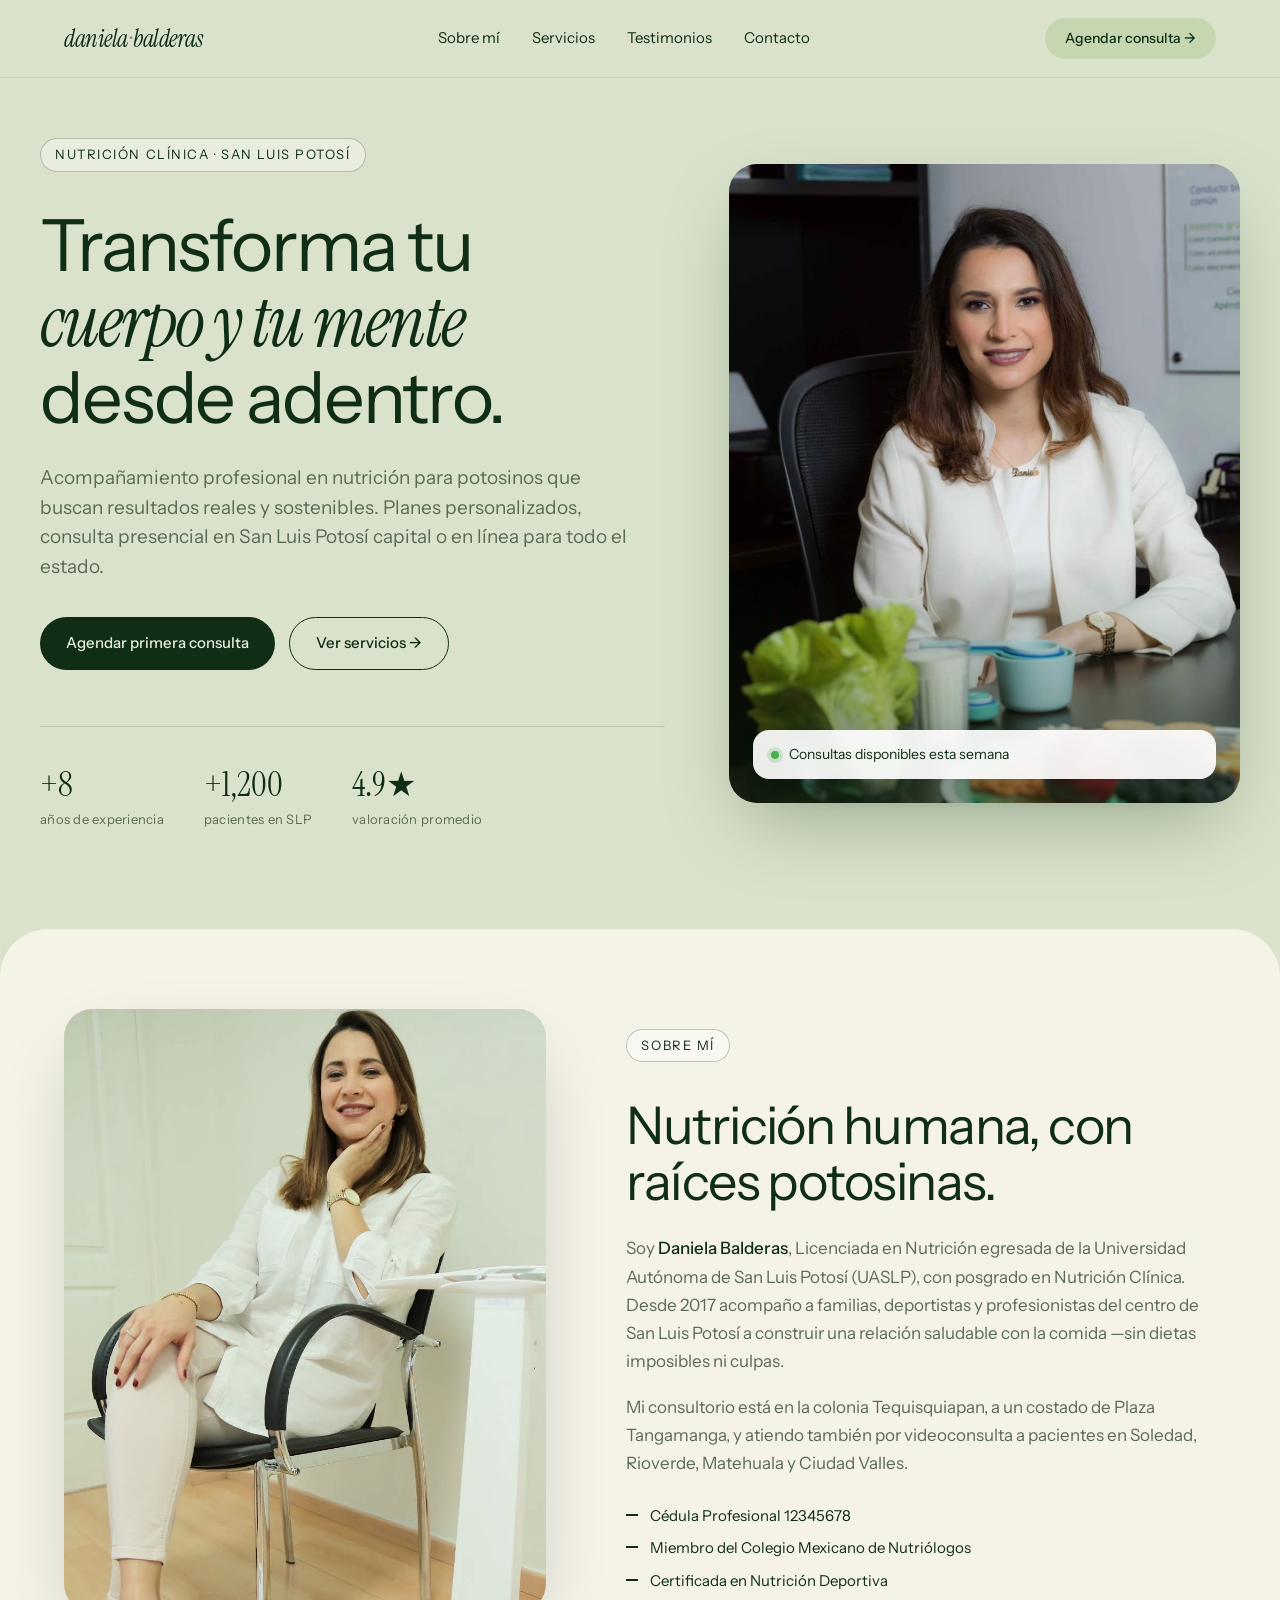
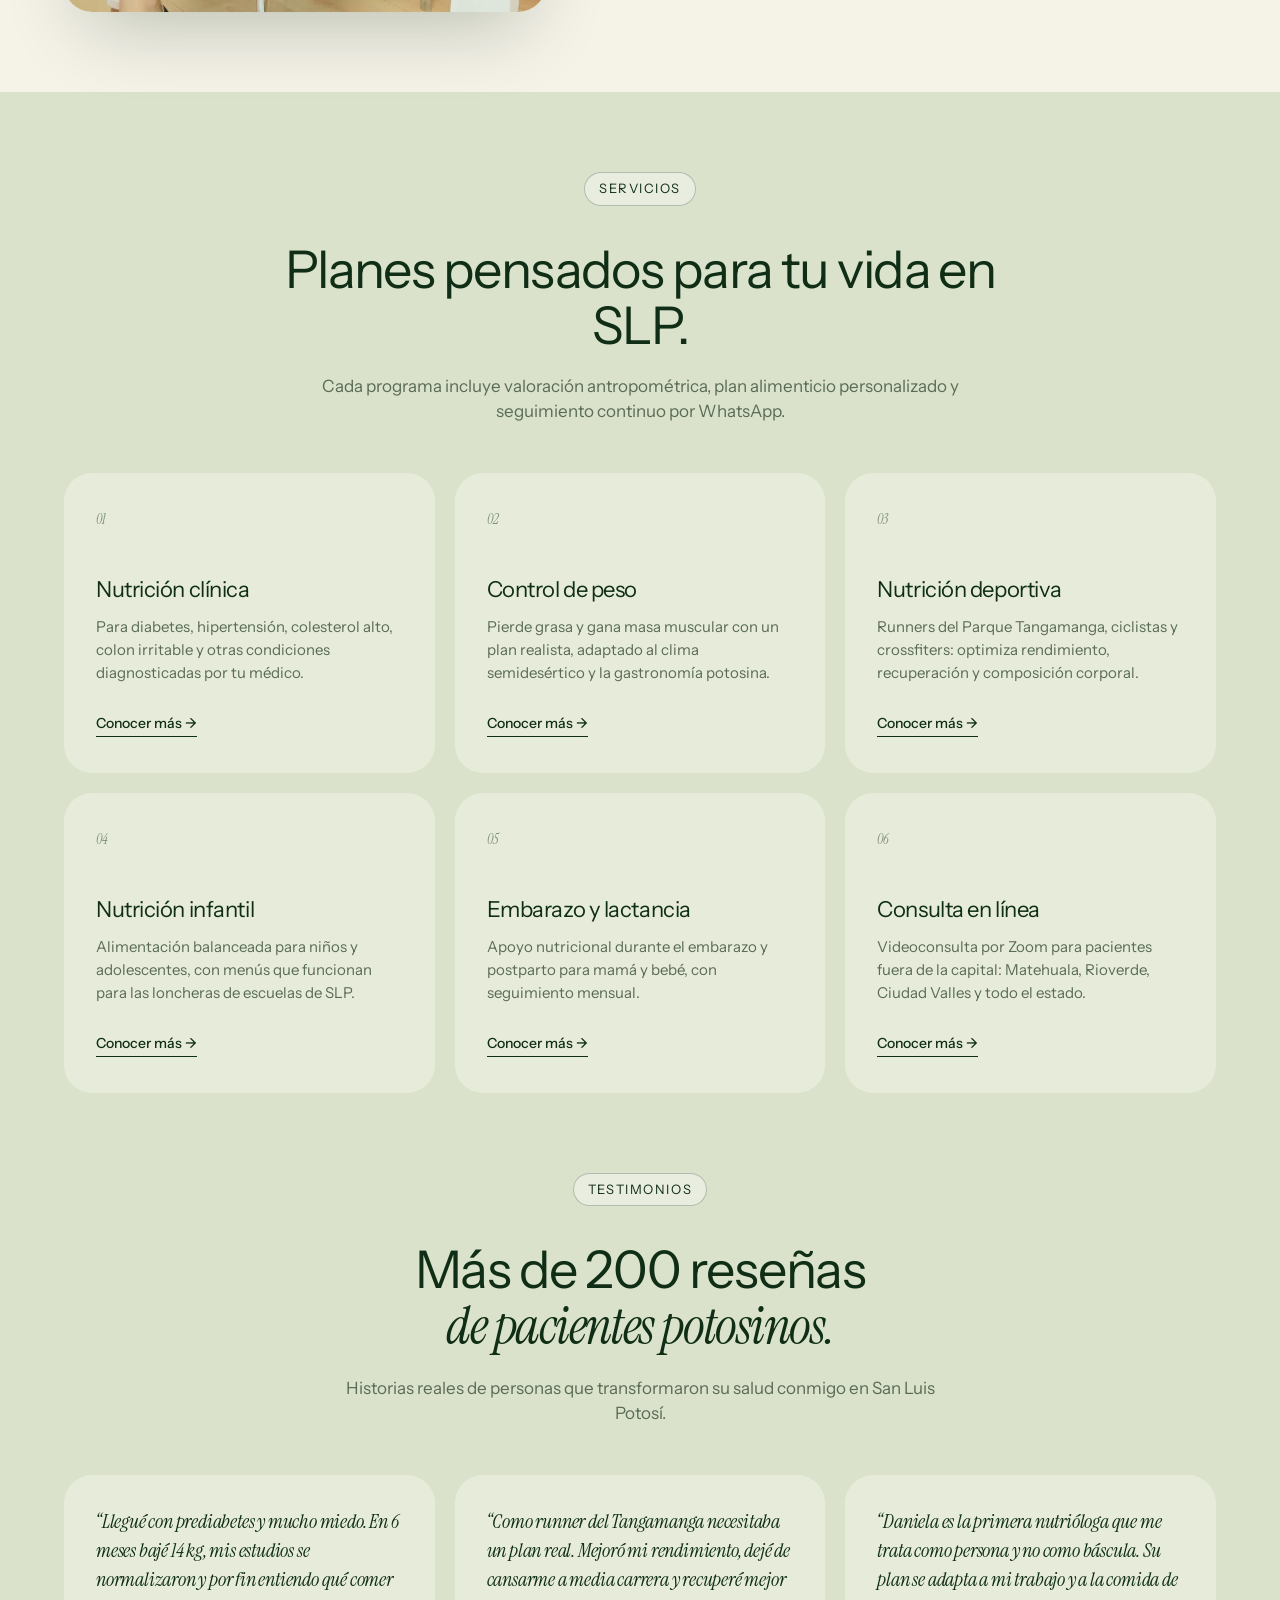
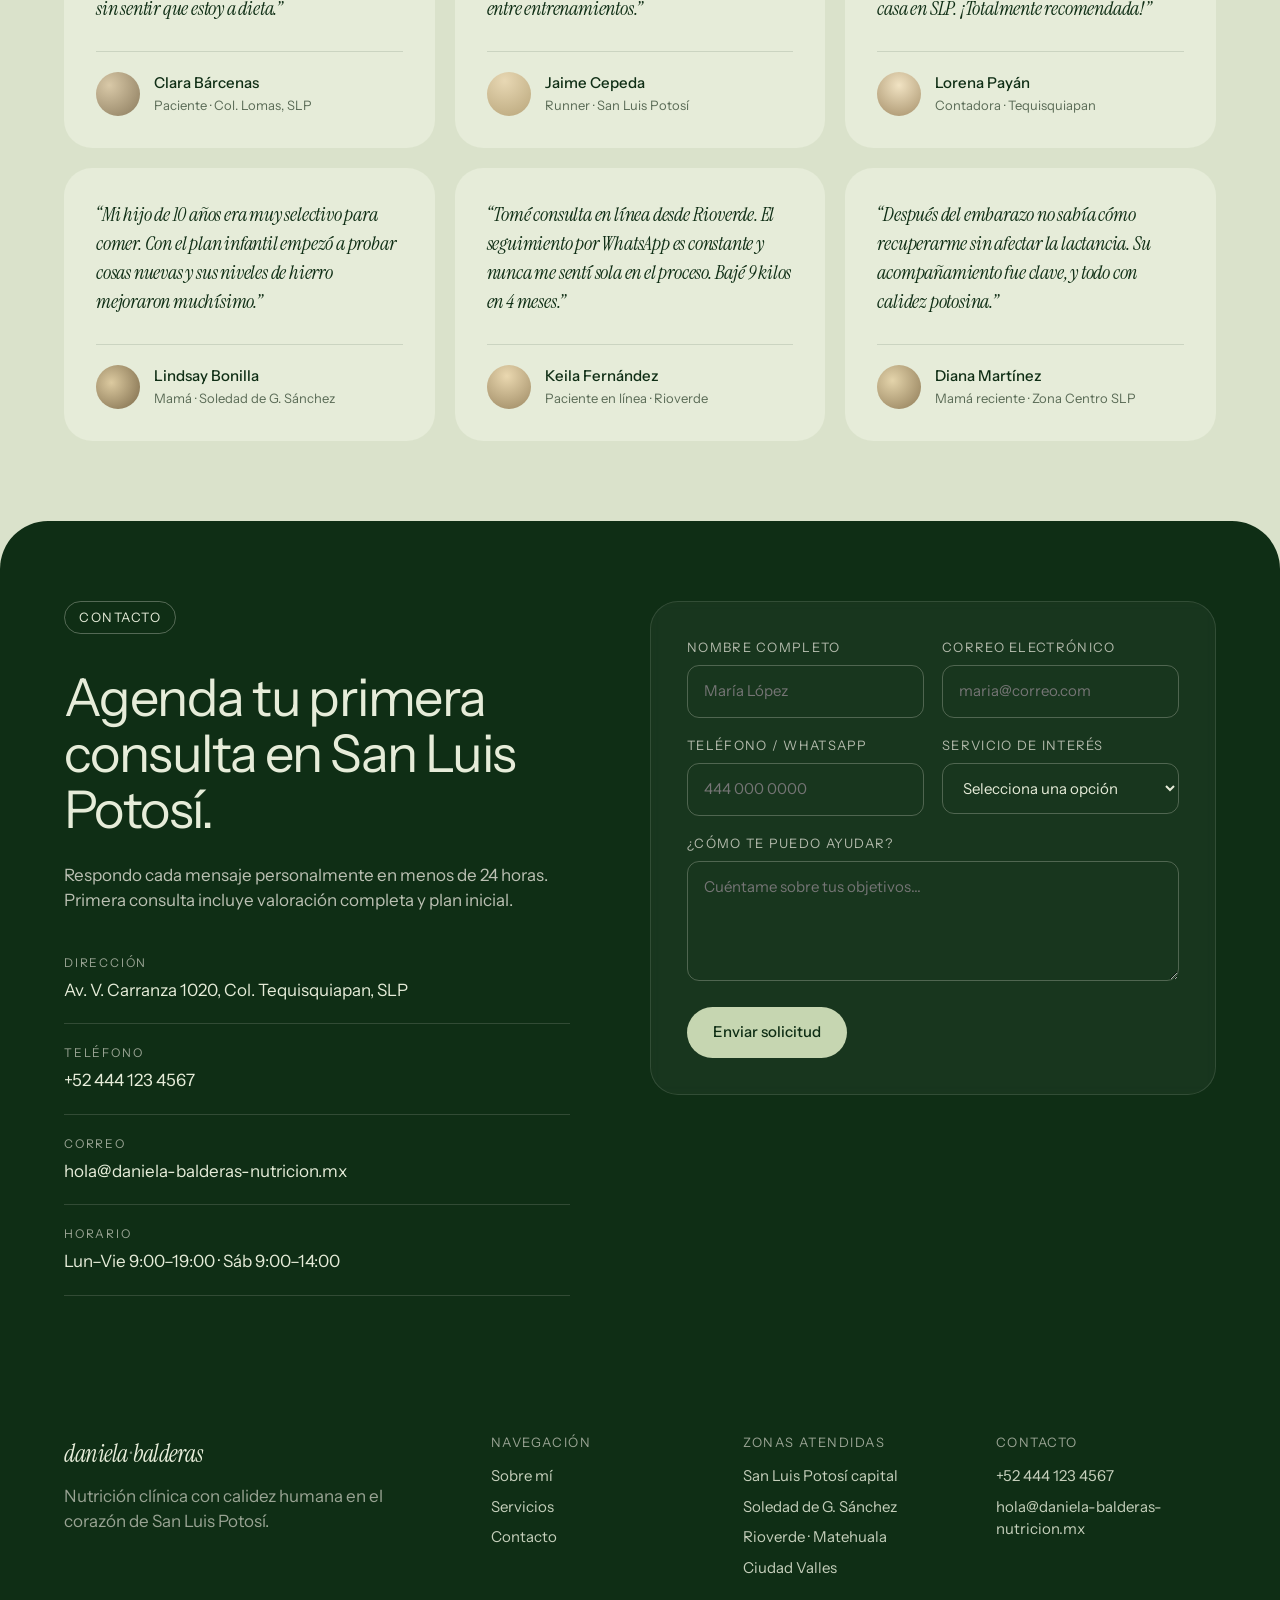
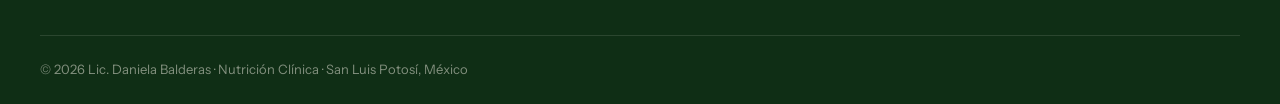
==== index.html @ 6487db62 "Add files via upload" ====
<!DOCTYPE html>
<html lang="es-MX">
<head>
  <meta charset="UTF-8" />
  <meta name="viewport" content="width=device-width, initial-scale=1" />
  <title>Lic. Daniela Balderas · Nutrióloga en San Luis Potosí | Nutrición Clínica y Bienestar</title>
  <meta name="description" content="Nutrióloga certificada en San Luis Potosí. Planes de alimentación personalizados, control de peso, nutrición clínica y deportiva. Consulta presencial y en línea." />
  <meta name="keywords" content="nutriólogo San Luis Potosí, nutricionista SLP, nutrición clínica San Luis Potosí, plan alimenticio SLP, bajar de peso San Luis Potosí" />
  <meta name="geo.region" content="MX-SLP" />
  <meta name="geo.placename" content="San Luis Potosí" />
  <meta name="geo.position" content="22.156469;-100.985540" />
  <meta name="ICBM" content="22.156469, -100.985540" />
  <link rel="canonical" href="https://daniela-balderas-nutricion.mx/" />

  <meta property="og:type" content="website" />
  <meta property="og:locale" content="es_MX" />
  <meta property="og:title" content="Lic. Daniela Balderas · Nutrióloga en San Luis Potosí" />
  <meta property="og:description" content="Planes personalizados de nutrición en San Luis Potosí. Transforma tu salud con acompañamiento profesional." />

  <link rel="preconnect" href="https://fonts.googleapis.com" />
  <link rel="preconnect" href="https://fonts.gstatic.com" crossorigin />
  <link href="https://fonts.googleapis.com/css2?family=Instrument+Sans:wght@400;500;600&family=Instrument+Serif:ital@0;1&display=swap" rel="stylesheet" />
  <link rel="stylesheet" href="styles.css" />

  <script type="application/ld+json">
  {
    "@context": "https://schema.org",
    "@type": "LocalBusiness",
    "@id": "https://daniela-balderas-nutricion.mx/#business",
    "name": "Lic. Daniela Balderas — Nutrición Clínica",
    "image": "https://daniela-balderas-nutricion.mx/og.jpg",
    "description": "Nutrióloga certificada en San Luis Potosí. Planes de alimentación personalizados.",
    "address": {
      "@type": "PostalAddress",
      "streetAddress": "Av. Venustiano Carranza 1020, Col. Tequisquiapan",
      "addressLocality": "San Luis Potosí",
      "addressRegion": "SLP",
      "postalCode": "78250",
      "addressCountry": "MX"
    },
    "geo": { "@type": "GeoCoordinates", "latitude": 22.156469, "longitude": -100.98554 },
    "telephone": "+52-444-123-4567",
    "priceRange": "$$",
    "areaServed": "San Luis Potosí",
    "openingHours": "Mo-Fr 09:00-19:00, Sa 09:00-14:00"
  }
  </script>
</head>
<body>

  <header class="nav">
    <div class="nav__inner">
      <a href="#" class="logo">daniela<span>·</span>balderas</a>
      <nav class="nav__links" aria-label="Principal">
        <a href="#sobre-mi">Sobre mí</a>
        <a href="#servicios">Servicios</a>
        <a href="#testimonios">Testimonios</a>
        <a href="#contacto">Contacto</a>
      </nav>
      <a href="#contacto" class="btn btn--pill">Agendar consulta →</a>
    </div>
  </header>

  <main>

    <!-- HERO -->
    <section class="hero">
      <div class="hero__grid">
        <div class="hero__content">
          <span class="eyebrow">Nutrición clínica · San Luis Potosí</span>
          <h1>Transforma tu<br/><em>cuerpo y tu mente</em><br/>desde adentro.</h1>
          <p class="lead">
            Acompañamiento profesional en nutrición para potosinos que buscan resultados
            reales y sostenibles. Planes personalizados, consulta presencial en
            San Luis Potosí capital o en línea para todo el estado.
          </p>
          <div class="hero__cta">
            <a href="#contacto" class="btn btn--primary">Agendar primera consulta</a>
            <a href="#servicios" class="btn btn--ghost">Ver servicios →</a>
          </div>
          <ul class="hero__stats" aria-label="Respaldo profesional">
            <li><strong>+8</strong><span>años de experiencia</span></li>
            <li><strong>+1,200</strong><span>pacientes en SLP</span></li>
            <li><strong>4.9★</strong><span>valoración promedio</span></li>
          </ul>
        </div>
        <div class="hero__media" aria-hidden="true">
          <div class="hero__photo"></div>
          <div class="hero__badge">
            <span class="dot"></span> Consultas disponibles esta semana
          </div>
        </div>
      </div>
    </section>

    <!-- SOBRE MÍ -->
    <section id="sobre-mi" class="about">
      <div class="container about__grid">
        <div class="about__media" aria-hidden="true">
          <div class="about__photo"></div>
        </div>
        <div class="about__content">
          <span class="eyebrow">Sobre mí</span>
          <h2>Nutrición humana, con raíces potosinas.</h2>
          <p>
            Soy <strong>Daniela Balderas</strong>, Licenciada en Nutrición egresada de la
            Universidad Autónoma de San Luis Potosí (UASLP), con posgrado en
            Nutrición Clínica. Desde 2017 acompaño a familias, deportistas y
            profesionistas del centro de San Luis Potosí a construir una relación
            saludable con la comida —sin dietas imposibles ni culpas.
          </p>
          <p>
            Mi consultorio está en la colonia Tequisquiapan, a un costado de Plaza
            Tangamanga, y atiendo también por videoconsulta a pacientes en Soledad,
            Rioverde, Matehuala y Ciudad Valles.
          </p>
          <ul class="credentials">
            <li>Cédula Profesional 12345678</li>
            <li>Miembro del Colegio Mexicano de Nutriólogos</li>
            <li>Certificada en Nutrición Deportiva</li>
          </ul>
        </div>
      </div>
    </section>

    <!-- SERVICIOS -->
    <section id="servicios" class="services">
      <div class="container">
        <div class="services__head">
          <span class="eyebrow">Servicios</span>
          <h2>Planes pensados para tu vida en SLP.</h2>
          <p>
            Cada programa incluye valoración antropométrica, plan alimenticio
            personalizado y seguimiento continuo por WhatsApp.
          </p>
        </div>
        <div class="services__grid">
          <article class="service">
            <div class="service__num">01</div>
            <h3>Nutrición clínica</h3>
            <p>
              Para diabetes, hipertensión, colesterol alto, colon irritable y
              otras condiciones diagnosticadas por tu médico.
            </p>
            <a href="#contacto" class="service__link">Conocer más →</a>
          </article>

          <article class="service">
            <div class="service__num">02</div>
            <h3>Control de peso</h3>
            <p>
              Pierde grasa y gana masa muscular con un plan realista, adaptado
              al clima semidesértico y la gastronomía potosina.
            </p>
            <a href="#contacto" class="service__link">Conocer más →</a>
          </article>

          <article class="service">
            <div class="service__num">03</div>
            <h3>Nutrición deportiva</h3>
            <p>
              Runners del Parque Tangamanga, ciclistas y crossfiters: optimiza
              rendimiento, recuperación y composición corporal.
            </p>
            <a href="#contacto" class="service__link">Conocer más →</a>
          </article>

          <article class="service">
            <div class="service__num">04</div>
            <h3>Nutrición infantil</h3>
            <p>
              Alimentación balanceada para niños y adolescentes, con menús que
              funcionan para las loncheras de escuelas de SLP.
            </p>
            <a href="#contacto" class="service__link">Conocer más →</a>
          </article>

          <article class="service">
            <div class="service__num">05</div>
            <h3>Embarazo y lactancia</h3>
            <p>
              Apoyo nutricional durante el embarazo y postparto para mamá y bebé,
              con seguimiento mensual.
            </p>
            <a href="#contacto" class="service__link">Conocer más →</a>
          </article>

          <article class="service">
            <div class="service__num">06</div>
            <h3>Consulta en línea</h3>
            <p>
              Videoconsulta por Zoom para pacientes fuera de la capital: Matehuala,
              Rioverde, Ciudad Valles y todo el estado.
            </p>
            <a href="#contacto" class="service__link">Conocer más →</a>
          </article>
        </div>
      </div>
    </section>

    <!-- TESTIMONIOS -->
    <section id="testimonios" class="testimonials">
      <div class="container">
        <div class="testimonials__head">
          <span class="eyebrow">Testimonios</span>
          <h2>Más de 200 reseñas<br/><em>de pacientes potosinos.</em></h2>
          <p>Historias reales de personas que transformaron su salud conmigo en San Luis Potosí.</p>
        </div>

        <div class="testimonials__grid">
          <article class="testimonial">
            <p class="testimonial__quote">“Llegué con prediabetes y mucho miedo. En 6 meses bajé 14 kg, mis estudios se normalizaron y por fin entiendo qué comer sin sentir que estoy a dieta.”</p>
            <div class="testimonial__author">
              <div class="testimonial__avatar" style="background: radial-gradient(circle at 30% 30%, #d9c9a8, #8a7a5c);"></div>
              <div>
                <strong>Clara Bárcenas</strong>
                <span>Paciente · Col. Lomas, SLP</span>
              </div>
            </div>
          </article>

          <article class="testimonial">
            <p class="testimonial__quote">“Como runner del Tangamanga necesitaba un plan real. Mejoró mi rendimiento, dejé de cansarme a media carrera y recuperé mejor entre entrenamientos.”</p>
            <div class="testimonial__author">
              <div class="testimonial__avatar" style="background: radial-gradient(circle at 40% 20%, #e8d8b4, #b8a57a);"></div>
              <div>
                <strong>Jaime Cepeda</strong>
                <span>Runner · San Luis Potosí</span>
              </div>
            </div>
          </article>

          <article class="testimonial">
            <p class="testimonial__quote">“Daniela es la primera nutrióloga que me trata como persona y no como báscula. Su plan se adapta a mi trabajo y a la comida de casa en SLP. ¡Totalmente recomendada!”</p>
            <div class="testimonial__author">
              <div class="testimonial__avatar" style="background: radial-gradient(circle at 50% 30%, #f1e3c3, #a6906a);"></div>
              <div>
                <strong>Lorena Payán</strong>
                <span>Contadora · Tequisquiapan</span>
              </div>
            </div>
          </article>

          <article class="testimonial">
            <p class="testimonial__quote">“Mi hijo de 10 años era muy selectivo para comer. Con el plan infantil empezó a probar cosas nuevas y sus niveles de hierro mejoraron muchísimo.”</p>
            <div class="testimonial__author">
              <div class="testimonial__avatar" style="background: radial-gradient(circle at 35% 40%, #dccaa0, #7a6848);"></div>
              <div>
                <strong>Lindsay Bonilla</strong>
                <span>Mamá · Soledad de G. Sánchez</span>
              </div>
            </div>
          </article>

          <article class="testimonial">
            <p class="testimonial__quote">“Tomé consulta en línea desde Rioverde. El seguimiento por WhatsApp es constante y nunca me sentí sola en el proceso. Bajé 9 kilos en 4 meses.”</p>
            <div class="testimonial__author">
              <div class="testimonial__avatar" style="background: radial-gradient(circle at 45% 25%, #ead8b0, #9c8862);"></div>
              <div>
                <strong>Keila Fernández</strong>
                <span>Paciente en línea · Rioverde</span>
              </div>
            </div>
          </article>

          <article class="testimonial">
            <p class="testimonial__quote">“Después del embarazo no sabía cómo recuperarme sin afectar la lactancia. Su acompañamiento fue clave, y todo con calidez potosina.”</p>
            <div class="testimonial__author">
              <div class="testimonial__avatar" style="background: radial-gradient(circle at 35% 35%, #e4d4ab, #8e7a56);"></div>
              <div>
                <strong>Diana Martínez</strong>
                <span>Mamá reciente · Zona Centro SLP</span>
              </div>
            </div>
          </article>
        </div>
      </div>
    </section>

    <!-- CONTACTO -->
    <section id="contacto" class="contact">
      <div class="container contact__grid">
        <div class="contact__intro">
          <span class="eyebrow">Contacto</span>
          <h2>Agenda tu primera<br/>consulta en San Luis Potosí.</h2>
          <p>
            Respondo cada mensaje personalmente en menos de 24 horas.
            Primera consulta incluye valoración completa y plan inicial.
          </p>
          <ul class="contact__details">
            <li><strong>Dirección</strong><span>Av. V. Carranza 1020, Col. Tequisquiapan, SLP</span></li>
            <li><strong>Teléfono</strong><span>+52 444 123 4567</span></li>
            <li><strong>Correo</strong><span>hola@daniela-balderas-nutricion.mx</span></li>
            <li><strong>Horario</strong><span>Lun–Vie 9:00–19:00 · Sáb 9:00–14:00</span></li>
          </ul>
        </div>

        <form class="form" onsubmit="event.preventDefault(); this.querySelector('.form__ok').hidden=false;">
          <label>
            <span>Nombre completo</span>
            <input type="text" name="nombre" required placeholder="María López" />
          </label>
          <label>
            <span>Correo electrónico</span>
            <input type="email" name="correo" required placeholder="maria@correo.com" />
          </label>
          <label>
            <span>Teléfono / WhatsApp</span>
            <input type="tel" name="tel" required placeholder="444 000 0000" />
          </label>
          <label>
            <span>Servicio de interés</span>
            <select name="servicio" required>
              <option value="">Selecciona una opción</option>
              <option>Nutrición clínica</option>
              <option>Control de peso</option>
              <option>Nutrición deportiva</option>
              <option>Nutrición infantil</option>
              <option>Embarazo y lactancia</option>
              <option>Consulta en línea</option>
            </select>
          </label>
          <label class="form__full">
            <span>¿Cómo te puedo ayudar?</span>
            <textarea name="mensaje" rows="4" placeholder="Cuéntame sobre tus objetivos..."></textarea>
          </label>
          <button type="submit" class="btn btn--primary form__submit">Enviar solicitud</button>
          <p class="form__ok" hidden>¡Gracias! Te escribiré en las próximas 24 horas.</p>
        </form>
      </div>
    </section>

  </main>

  <footer class="footer">
    <div class="container footer__inner">
      <div>
        <a href="#" class="logo logo--light">daniela<span>·</span>balderas</a>
        <p>Nutrición clínica con calidez humana en el corazón de San Luis Potosí.</p>
      </div>
      <div class="footer__cols">
        <div>
          <h4>Navegación</h4>
          <a href="#sobre-mi">Sobre mí</a>
          <a href="#servicios">Servicios</a>
          <a href="#contacto">Contacto</a>
        </div>
        <div>
          <h4>Zonas atendidas</h4>
          <span>San Luis Potosí capital</span>
          <span>Soledad de G. Sánchez</span>
          <span>Rioverde · Matehuala</span>
          <span>Ciudad Valles</span>
        </div>
        <div>
          <h4>Contacto</h4>
          <span>+52 444 123 4567</span>
          <span>hola@daniela-balderas-nutricion.mx</span>
        </div>
      </div>
    </div>
    <div class="footer__base">
      <span>© 2026 Lic. Daniela Balderas · Nutrición Clínica · San Luis Potosí, México</span>
    </div>
  </footer>

</body>
</html>
---- styles.css ----
:root {
  --sage: #dae2cb;
  --sage-soft: #e6ecd9;
  --sage-deep: #c6d6b1;
  --forest: #0f2e15;
  --forest-soft: #1a4022;
  --cream: #f5f2e8;
  --white: #ffffff;
  --ink: #0f2e15;
  --muted: #5a6b56;
  --radius: 28px;
  --radius-sm: 16px;
  --max: 1200px;
  --font-sans: "Instrument Sans", system-ui, -apple-system, sans-serif;
  --font-serif: "Instrument Serif", Georgia, serif;
}

* { box-sizing: border-box; margin: 0; padding: 0; }
html { scroll-behavior: smooth; }
body {
  font-family: var(--font-sans);
  background: var(--sage);
  color: var(--ink);
  line-height: 1.5;
  font-size: 17px;
  -webkit-font-smoothing: antialiased;
}
img { max-width: 100%; display: block; }
a { color: inherit; text-decoration: none; }
button { font: inherit; cursor: pointer; border: 0; }

.container { max-width: var(--max); margin: 0 auto; padding: 0 24px; }

h1, h2, h3, h4 {
  font-weight: 400;
  letter-spacing: -0.03em;
  line-height: 1.05;
  color: var(--forest);
}
h1 { font-size: clamp(42px, 6vw, 72px); }
h2 { font-size: clamp(32px, 4.2vw, 52px); line-height: 1.08; }
h3 { font-size: 22px; letter-spacing: -0.02em; }
h1 em, h2 em { font-family: var(--font-serif); font-style: italic; font-weight: 400; }

p { color: var(--muted); max-width: 58ch; }

.eyebrow {
  display: inline-block;
  font-size: 13px;
  letter-spacing: 0.12em;
  text-transform: uppercase;
  color: var(--forest);
  padding: 6px 14px;
  border: 1px solid rgba(15,46,21,0.25);
  border-radius: 999px;
  margin-bottom: 24px;
  background: rgba(255,255,255,0.4);
}

/* Buttons */
.btn {
  display: inline-flex; align-items: center; gap: 8px;
  padding: 14px 26px;
  border-radius: 999px;
  font-size: 15px;
  font-weight: 500;
  transition: transform .2s ease, background .2s ease, color .2s ease;
  white-space: nowrap;
}
.btn--primary { background: var(--forest); color: var(--sage-soft); }
.btn--primary:hover { background: var(--forest-soft); transform: translateY(-1px); }
.btn--ghost { background: transparent; color: var(--forest); border: 1px solid var(--forest); }
.btn--ghost:hover { background: var(--forest); color: var(--sage-soft); }
.btn--pill { background: var(--sage-deep); color: var(--forest); padding: 10px 20px; font-size: 14px; }
.btn--pill:hover { background: var(--forest); color: var(--sage-soft); }

/* NAV */
.nav {
  position: sticky; top: 0; z-index: 50;
  backdrop-filter: blur(14px);
  background: rgba(218,226,203,0.75);
  border-bottom: 1px solid rgba(15,46,21,0.08);
}
.nav__inner {
  max-width: var(--max);
  margin: 0 auto;
  padding: 18px 24px;
  display: flex; align-items: center; justify-content: space-between; gap: 24px;
}
.logo {
  font-family: var(--font-serif);
  font-size: 24px;
  font-style: italic;
  color: var(--forest);
  letter-spacing: -0.02em;
}
.logo span { opacity: 0.5; margin: 0 2px; }
.nav__links { display: flex; gap: 32px; }
.nav__links a {
  font-size: 15px; color: var(--forest);
  transition: opacity .2s;
}
.nav__links a:hover { opacity: 0.6; }

/* HERO */
.hero { padding: 60px 24px 100px; }
.hero__grid {
  max-width: var(--max);
  margin: 0 auto;
  display: grid;
  grid-template-columns: 1.1fr 0.9fr;
  gap: 64px;
  align-items: center;
}
.hero__content h1 { margin: 12px 0 28px; }
.hero__content .lead {
  font-size: 19px; line-height: 1.55; color: var(--muted);
  max-width: 46ch; margin-bottom: 36px;
}
.hero__cta { display: flex; gap: 14px; flex-wrap: wrap; margin-bottom: 56px; }
.hero__stats {
  list-style: none;
  display: flex; gap: 40px; flex-wrap: wrap;
  padding-top: 32px;
  border-top: 1px solid rgba(15,46,21,0.15);
}
.hero__stats li { display: flex; flex-direction: column; }
.hero__stats strong {
  font-family: var(--font-serif);
  font-size: 34px; font-weight: 400;
  color: var(--forest);
}
.hero__stats span { font-size: 13px; color: var(--muted); letter-spacing: 0.02em; }

.hero__media { position: relative; aspect-ratio: 4/5; }
.hero__photo {
  width: 100%; height: 100%;
  border-radius: var(--radius);
  background: url("images/daniela-stand.jpg") center/cover no-repeat;
  box-shadow: 0 30px 80px -20px rgba(15,46,21,0.35);
  position: relative;
  overflow: hidden;
}
.hero__photo::after {
  content: "";
  position: absolute; inset: auto 0 0 0; height: 40%;
  background: linear-gradient(to top, rgba(15,46,21,0.45), transparent);
}
.hero__badge {
  position: absolute; bottom: 24px; left: 24px; right: 24px;
  background: rgba(255,255,255,0.92);
  backdrop-filter: blur(8px);
  padding: 14px 18px;
  border-radius: var(--radius-sm);
  font-size: 14px;
  color: var(--forest);
  display: flex; align-items: center; gap: 10px;
  box-shadow: 0 10px 30px -10px rgba(15,46,21,0.25);
}
.hero__badge .dot {
  width: 8px; height: 8px; border-radius: 50%;
  background: #4caf50;
  box-shadow: 0 0 0 4px rgba(76,175,80,0.2);
}

/* ABOUT */
.about { padding: 80px 24px; background: var(--cream); border-radius: 48px 48px 0 0; }
.about__grid {
  display: grid; grid-template-columns: 0.9fr 1.1fr; gap: 80px; align-items: center;
}
.about__media { aspect-ratio: 4/5; }
.about__photo {
  width: 100%; height: 100%;
  border-radius: var(--radius);
  background: url("images/daniela-seated.jpeg") 35% 15%/cover no-repeat;
  box-shadow: 0 30px 80px -25px rgba(15,46,21,0.3);
}
.about__content h2 { margin: 12px 0 24px; }
.about__content p { margin-bottom: 18px; font-size: 17px; line-height: 1.65; }
.about__content strong { color: var(--forest); font-weight: 500; }
.credentials {
  list-style: none; margin-top: 28px;
  display: flex; flex-direction: column; gap: 10px;
}
.credentials li {
  position: relative; padding-left: 24px;
  color: var(--forest); font-size: 15px;
}
.credentials li::before {
  content: ""; position: absolute; left: 0; top: 9px;
  width: 12px; height: 2px; background: var(--forest);
}

/* SERVICES */
.services { padding: 80px 24px 40px; background: var(--sage); }
.services__head {
  max-width: 720px; margin: 0 auto 48px; text-align: center;
}
.services__head h2 { margin: 12px 0 20px; }
.services__head p { margin: 0 auto; }
.services__grid {
  display: grid;
  grid-template-columns: repeat(3, 1fr);
  gap: 20px;
}
.service {
  background: var(--sage-soft);
  border-radius: var(--radius);
  padding: 36px 32px;
  min-height: 300px;
  display: flex; flex-direction: column;
  transition: transform .3s ease, background .3s ease;
}
.service:hover { transform: translateY(-4px); background: var(--sage-deep); }
.service--dark { background: var(--forest); color: var(--sage-soft); }
.service--dark h3 { color: var(--sage-soft); }
.service--dark p { color: rgba(245,242,232,0.75); }
.service--dark .service__link { color: var(--sage-soft); }
.service:hover.service--dark { background: var(--forest-soft); }
.service__num {
  font-family: var(--font-serif);
  font-size: 14px; font-style: italic;
  opacity: 0.5; margin-bottom: auto;
}
.service h3 { margin: 48px 0 14px; }
.service p { font-size: 15px; line-height: 1.55; margin-bottom: 24px; flex-grow: 1; }
.service__link {
  font-size: 14px; font-weight: 500; color: var(--forest);
  align-self: flex-start;
  border-bottom: 1px solid currentColor;
  padding-bottom: 2px;
  transition: gap .2s;
}

/* TESTIMONIALS */
.testimonials { padding: 40px 24px 80px; background: var(--sage); }
.testimonials__head {
  max-width: 720px; margin: 0 auto 48px; text-align: center;
}
.testimonials__head h2 { margin: 12px 0 20px; }
.testimonials__head p { margin: 0 auto; }
.testimonials__grid {
  display: grid;
  grid-template-columns: repeat(3, 1fr);
  gap: 20px;
}
.testimonial {
  background: var(--sage-soft);
  border-radius: var(--radius);
  padding: 32px;
  display: flex; flex-direction: column;
  gap: 28px;
  transition: transform .3s ease, background .3s ease;
}
.testimonial:hover { transform: translateY(-4px); background: var(--sage-deep); }
.testimonial__quote {
  font-family: var(--font-serif);
  font-size: 20px;
  line-height: 1.45;
  color: var(--forest);
  font-style: italic;
  letter-spacing: -0.01em;
  max-width: none;
  flex-grow: 1;
}
.testimonial__author {
  display: flex; align-items: center; gap: 14px;
  padding-top: 20px;
  border-top: 1px solid rgba(15,46,21,0.12);
}
.testimonial__avatar {
  width: 44px; height: 44px; border-radius: 50%;
  flex-shrink: 0;
}
.testimonial__author strong {
  display: block;
  font-weight: 500; font-size: 15px; color: var(--forest);
}
.testimonial__author span {
  display: block;
  font-size: 13px; color: var(--muted); margin-top: 2px;
}

/* CONTACT */
.contact {
  padding: 80px 24px;
  background: var(--forest);
  color: var(--sage-soft);
  border-radius: 48px 48px 0 0;
}
.contact h2 { color: var(--sage-soft); }
.contact .eyebrow {
  color: var(--sage-soft);
  border-color: rgba(245,242,232,0.3);
  background: transparent;
}
.contact p { color: rgba(245,242,232,0.75); }
.contact__grid {
  display: grid; grid-template-columns: 1fr 1fr; gap: 80px; align-items: start;
}
.contact__intro h2 { margin: 12px 0 24px; }
.contact__details {
  list-style: none; margin-top: 40px;
  display: flex; flex-direction: column; gap: 20px;
}
.contact__details li {
  display: flex; flex-direction: column;
  padding-bottom: 20px;
  border-bottom: 1px solid rgba(245,242,232,0.15);
}
.contact__details strong {
  font-size: 12px; letter-spacing: 0.15em; text-transform: uppercase;
  color: rgba(245,242,232,0.6); font-weight: 400; margin-bottom: 6px;
}
.contact__details span { font-size: 17px; color: var(--sage-soft); }

.form {
  background: rgba(255,255,255,0.04);
  border: 1px solid rgba(245,242,232,0.12);
  backdrop-filter: blur(4px);
  padding: 36px;
  border-radius: var(--radius);
  display: grid; grid-template-columns: 1fr 1fr; gap: 18px;
}
.form label { display: flex; flex-direction: column; gap: 8px; }
.form label span {
  font-size: 13px; letter-spacing: 0.1em; text-transform: uppercase;
  color: rgba(245,242,232,0.7);
}
.form input, .form select, .form textarea {
  background: transparent;
  border: 1px solid rgba(245,242,232,0.25);
  border-radius: 12px;
  padding: 14px 16px;
  color: var(--sage-soft);
  font: inherit;
  font-size: 15px;
  transition: border-color .2s;
}
.form input:focus, .form select:focus, .form textarea:focus {
  outline: none; border-color: var(--sage-deep);
}
.form select option { color: var(--forest); }
.form__full { grid-column: 1 / -1; }
.form__submit {
  grid-column: 1 / -1; justify-self: start;
  background: var(--sage-deep); color: var(--forest);
  margin-top: 8px;
}
.form__submit:hover { background: var(--sage-soft); }
.form__ok {
  grid-column: 1 / -1;
  color: var(--sage-deep); font-size: 15px;
}

/* FOOTER */
.footer { background: var(--forest); color: var(--sage-soft); padding: 60px 24px 24px; }
.footer__inner {
  display: grid; grid-template-columns: 1fr 2fr; gap: 64px;
  padding-bottom: 48px; border-bottom: 1px solid rgba(245,242,232,0.12);
}
.footer__inner p {
  color: rgba(245,242,232,0.6);
  margin-top: 12px; max-width: 32ch;
}
.logo--light { color: var(--sage-soft); }
.footer__cols { display: grid; grid-template-columns: repeat(3, 1fr); gap: 32px; }
.footer__cols h4 {
  font-size: 13px; letter-spacing: 0.12em; text-transform: uppercase;
  color: rgba(245,242,232,0.6); font-weight: 400; margin-bottom: 16px;
}
.footer__cols a, .footer__cols span {
  display: block; font-size: 15px; color: var(--sage-soft);
  margin-bottom: 8px; opacity: 0.85;
}
.footer__cols a:hover { opacity: 1; }
.footer__base {
  max-width: var(--max); margin: 0 auto;
  padding-top: 24px; font-size: 13px;
  color: rgba(245,242,232,0.5);
}

/* RESPONSIVE */
@media (max-width: 900px) {
  .nav__links { display: none; }
  .hero { padding: 40px 20px 60px; }
  .hero__grid,
  .about__grid,
  .services__grid,
  .testimonials__grid,
  .contact__grid,
  .footer__inner,
  .footer__cols {
    grid-template-columns: 1fr; gap: 40px;
  }
  .hero__media { max-width: 420px; }
  .about, .services, .contact { padding: 70px 20px; }
  .form { grid-template-columns: 1fr; padding: 24px; }
  .hero__stats { gap: 24px; }
  .hero__stats strong { font-size: 28px; }
}
@media (max-width: 520px) {
  body { font-size: 16px; }
  h1 { font-size: 40px; }
  h2 { font-size: 30px; }
  .btn { padding: 12px 20px; font-size: 14px; }
  .eyebrow { font-size: 11px; }
}
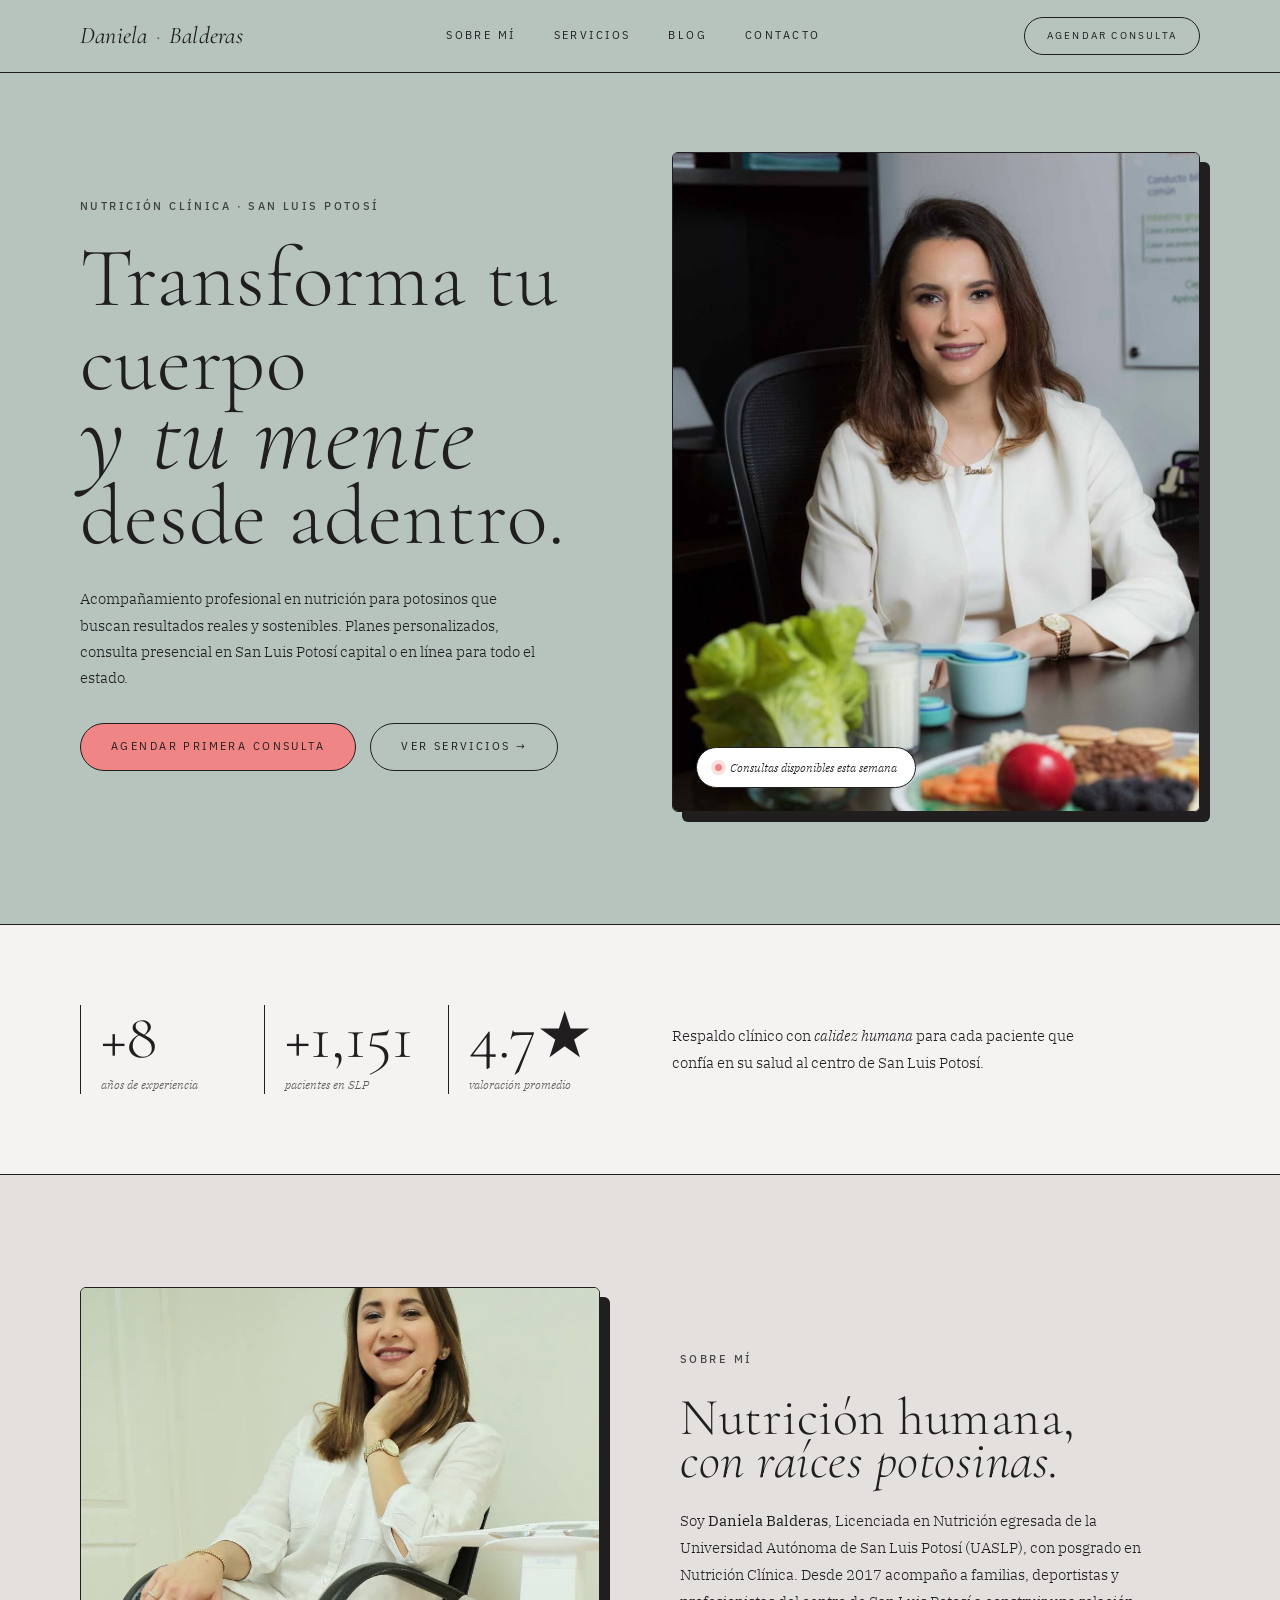
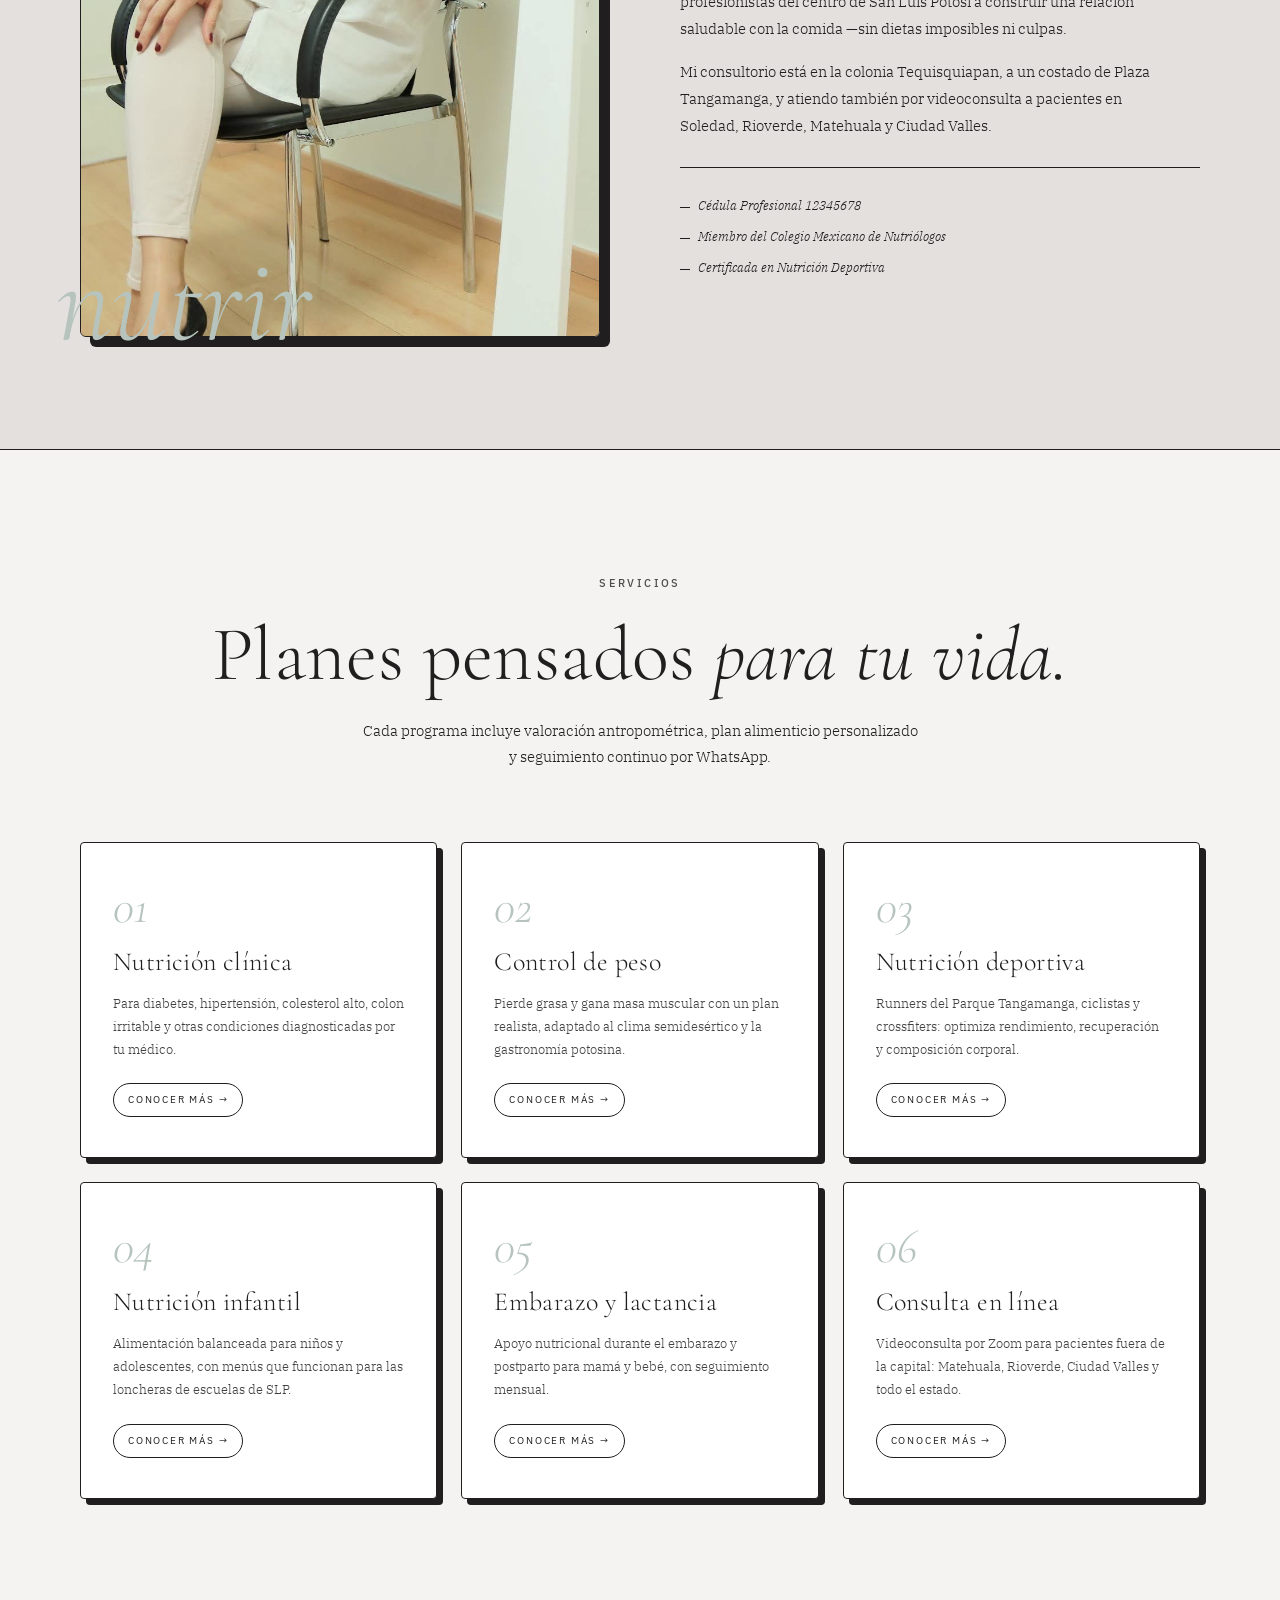
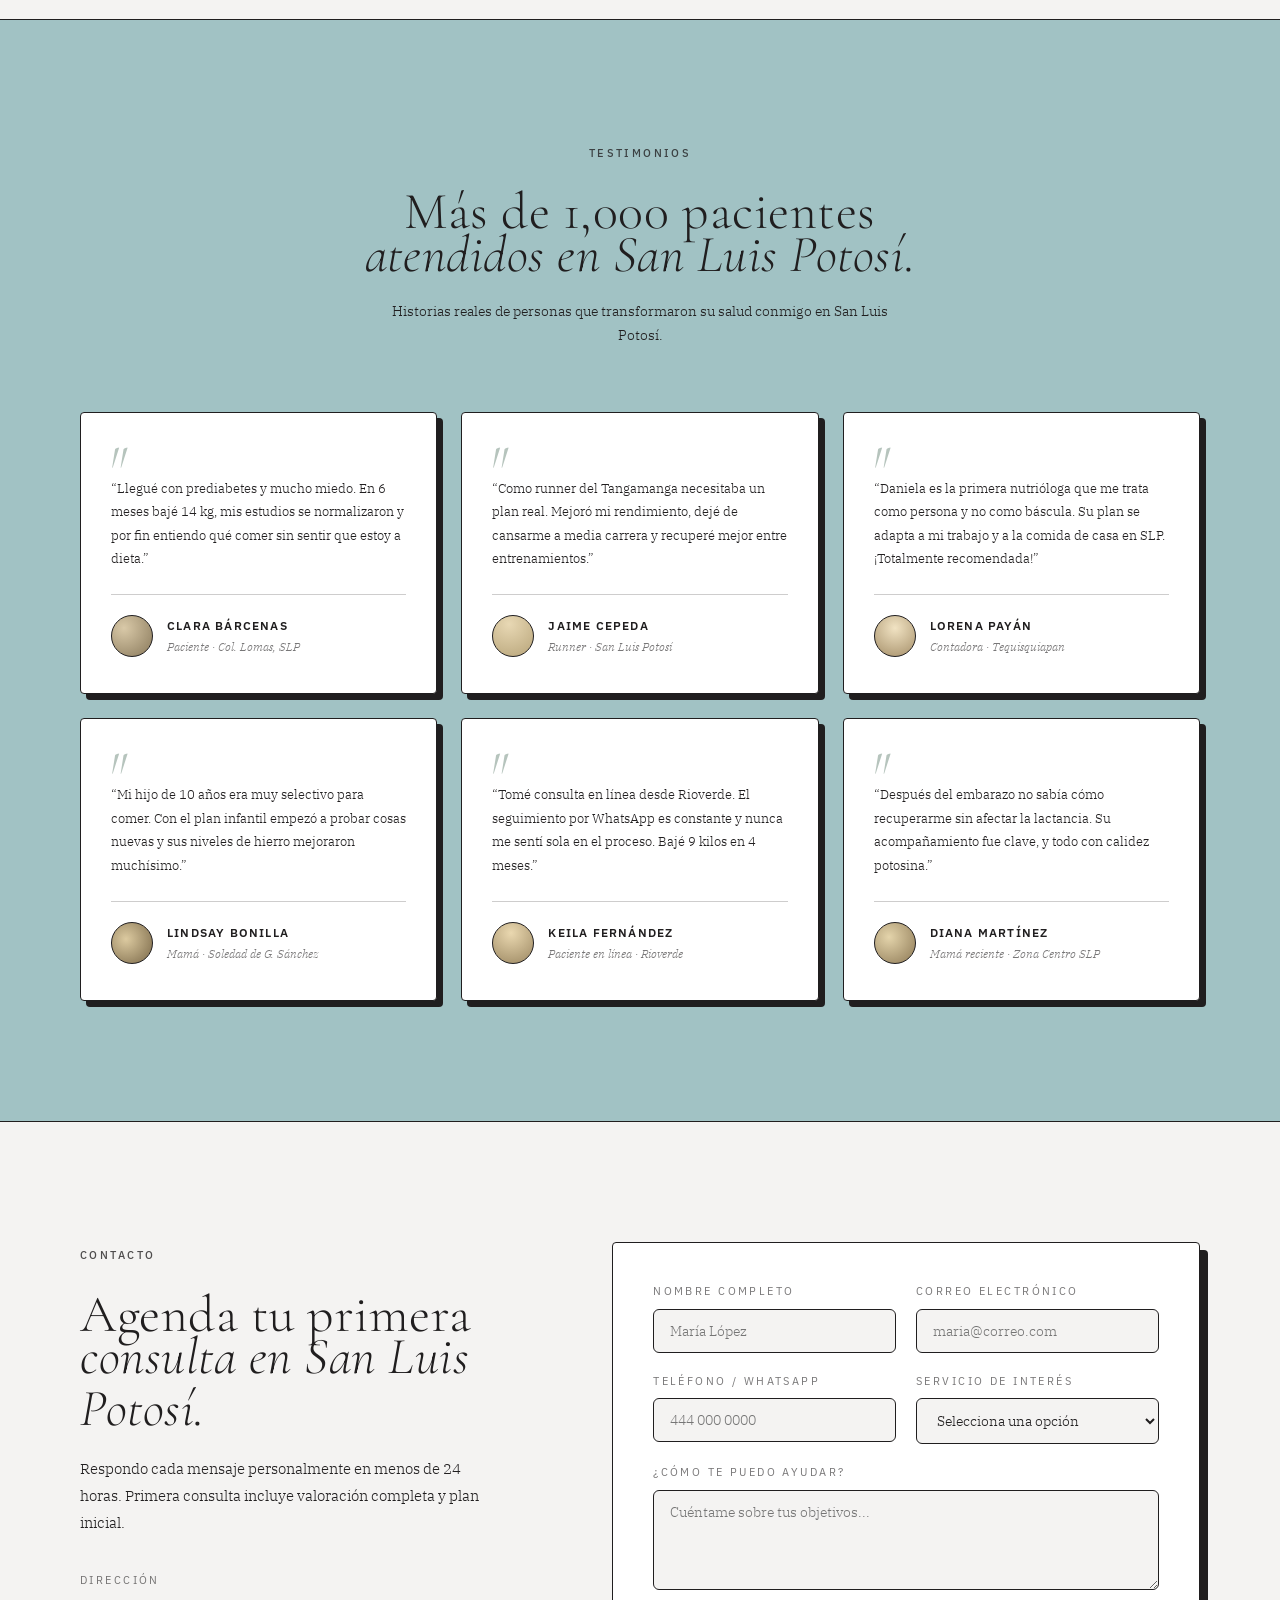
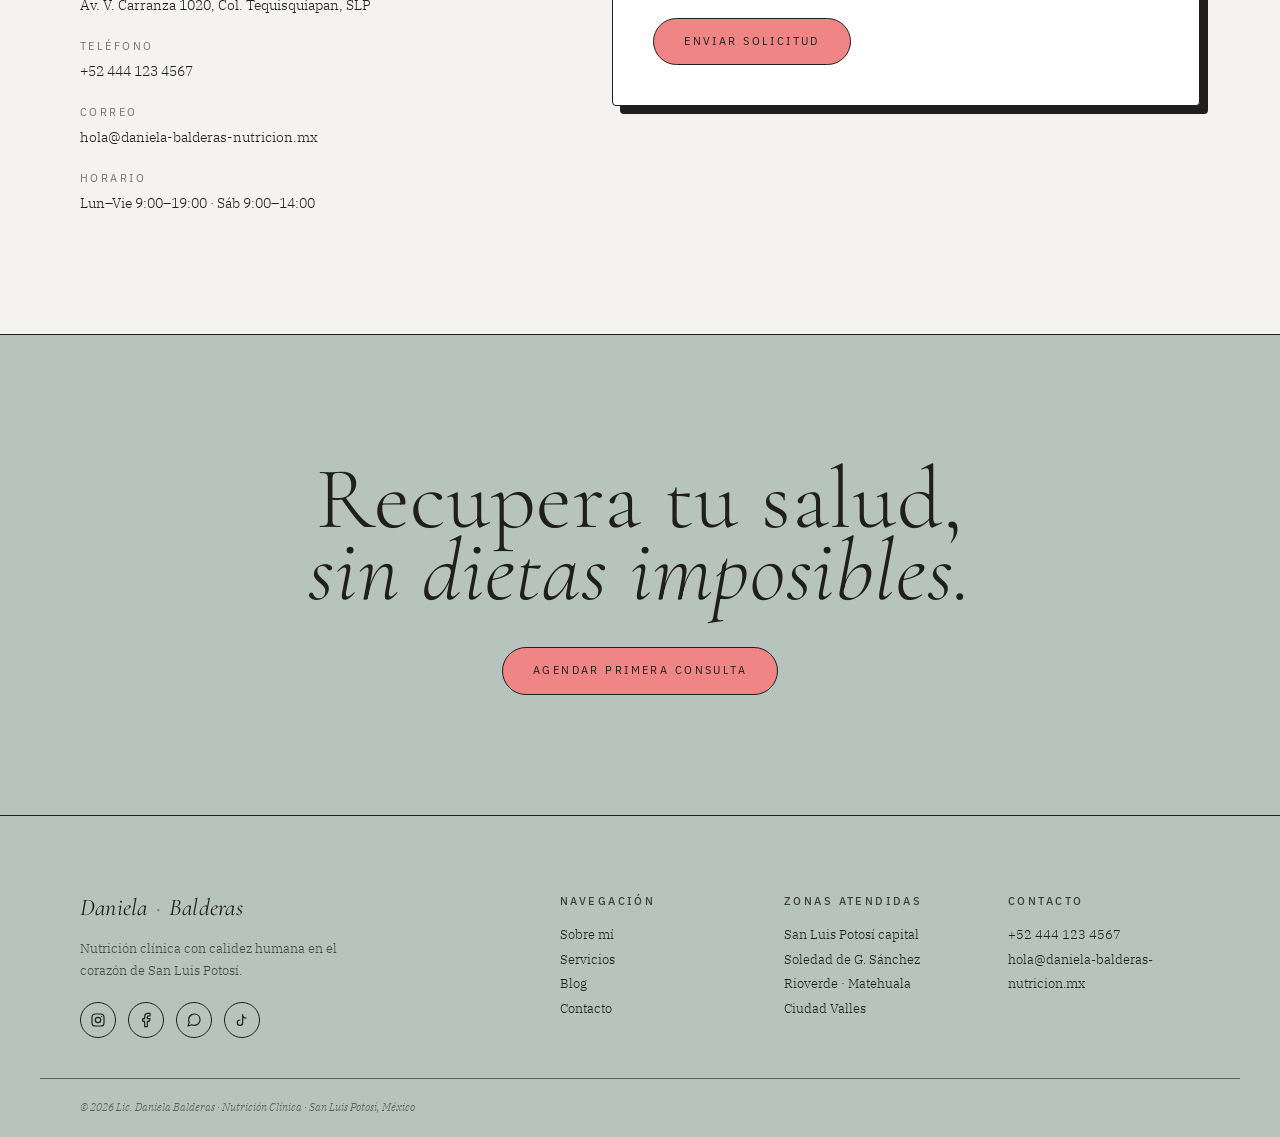
==== commit 9c6f8b9e: "Update 1.0" ====
--- a/index.html
+++ b/index.html
@@ -3,23 +3,33 @@
 <head>
   <meta charset="UTF-8" />
   <meta name="viewport" content="width=device-width, initial-scale=1" />
-  <title>Lic. Daniela Balderas · Nutrióloga en San Luis Potosí | Nutrición Clínica y Bienestar</title>
-  <meta name="description" content="Nutrióloga certificada en San Luis Potosí. Planes de alimentación personalizados, control de peso, nutrición clínica y deportiva. Consulta presencial y en línea." />
+  <title>Nutrióloga en San Luis Potosí · Lic. Daniela Balderas</title>
+  <meta name="description" content="Nutrióloga certificada en San Luis Potosí. Planes personalizados de nutrición clínica, control de peso y deportiva. Consulta presencial y en línea." />
+  <meta name="robots" content="index,follow,max-image-preview:large" />
   <meta name="keywords" content="nutriólogo San Luis Potosí, nutricionista SLP, nutrición clínica San Luis Potosí, plan alimenticio SLP, bajar de peso San Luis Potosí" />
   <meta name="geo.region" content="MX-SLP" />
   <meta name="geo.placename" content="San Luis Potosí" />
   <meta name="geo.position" content="22.156469;-100.985540" />
   <meta name="ICBM" content="22.156469, -100.985540" />
   <link rel="canonical" href="https://daniela-balderas-nutricion.mx/" />
+  <link rel="icon" href="data:image/svg+xml,%3Csvg xmlns='http://www.w3.org/2000/svg' viewBox='0 0 100 100'%3E%3Ctext x='50%25' y='50%25' text-anchor='middle' dominant-baseline='central' font-size='80'%3E%F0%9F%8D%8E%3C/text%3E%3C/svg%3E" />
 
   <meta property="og:type" content="website" />
   <meta property="og:locale" content="es_MX" />
-  <meta property="og:title" content="Lic. Daniela Balderas · Nutrióloga en San Luis Potosí" />
+  <meta property="og:site_name" content="Daniela Balderas · Nutrición Clínica SLP" />
+  <meta property="og:url" content="https://daniela-balderas-nutricion.mx/" />
+  <meta property="og:title" content="Nutrióloga en San Luis Potosí · Lic. Daniela Balderas" />
   <meta property="og:description" content="Planes personalizados de nutrición en San Luis Potosí. Transforma tu salud con acompañamiento profesional." />
+  <meta property="og:image" content="https://daniela-balderas-nutricion.mx/images/daniela-stand.jpg" />
+  <meta property="og:image:alt" content="Lic. Daniela Balderas, nutrióloga en San Luis Potosí" />
+  <meta name="twitter:card" content="summary_large_image" />
+  <meta name="twitter:title" content="Nutrióloga en San Luis Potosí · Lic. Daniela Balderas" />
+  <meta name="twitter:description" content="Planes personalizados de nutrición clínica en San Luis Potosí. Consulta presencial y en línea." />
+  <meta name="twitter:image" content="https://daniela-balderas-nutricion.mx/images/daniela-stand.jpg" />
 
   <link rel="preconnect" href="https://fonts.googleapis.com" />
   <link rel="preconnect" href="https://fonts.gstatic.com" crossorigin />
-  <link href="https://fonts.googleapis.com/css2?family=Instrument+Sans:wght@400;500;600&family=Instrument+Serif:ital@0;1&display=swap" rel="stylesheet" />
+  <link href="https://fonts.googleapis.com/css2?family=Cormorant+Garamond:ital,wght@0,300;0,400;1,300;1,400&family=IBM+Plex+Sans:wght@300;400;500;600&family=IBM+Plex+Serif:ital,wght@0,300;0,400;1,300&display=swap" rel="stylesheet" />
   <link rel="stylesheet" href="styles.css" />
 
   <script type="application/ld+json">
@@ -50,14 +60,14 @@
 
   <header class="nav">
     <div class="nav__inner">
-      <a href="#" class="logo">daniela<span>·</span>balderas</a>
+      <a href="index.html" class="logo">Daniela<span>·</span>Balderas</a>
       <nav class="nav__links" aria-label="Principal">
-        <a href="#sobre-mi">Sobre mí</a>
-        <a href="#servicios">Servicios</a>
-        <a href="#testimonios">Testimonios</a>
-        <a href="#contacto">Contacto</a>
+        <a href="sobre-mi.html">Sobre mí</a>
+        <a href="servicios.html">Servicios</a>
+        <a href="blog.html">Blog</a>
+        <a href="contacto.html">Contacto</a>
       </nav>
-      <a href="#contacto" class="btn btn--pill">Agendar consulta →</a>
+      <a href="contacto.html" class="btn btn--pill">Agendar consulta</a>
     </div>
   </header>
 
@@ -68,7 +78,7 @@
       <div class="hero__grid">
         <div class="hero__content">
           <span class="eyebrow">Nutrición clínica · San Luis Potosí</span>
-          <h1>Transforma tu<br/><em>cuerpo y tu mente</em><br/>desde adentro.</h1>
+          <h1>Transforma tu cuerpo<em>y tu mente</em><span class="h1-tail">desde adentro.</span></h1>
           <p class="lead">
             Acompañamiento profesional en nutrición para potosinos que buscan resultados
             reales y sostenibles. Planes personalizados, consulta presencial en
@@ -78,30 +88,44 @@
             <a href="#contacto" class="btn btn--primary">Agendar primera consulta</a>
             <a href="#servicios" class="btn btn--ghost">Ver servicios →</a>
           </div>
-          <ul class="hero__stats" aria-label="Respaldo profesional">
-            <li><strong>+8</strong><span>años de experiencia</span></li>
-            <li><strong>+1,200</strong><span>pacientes en SLP</span></li>
-            <li><strong>4.9★</strong><span>valoración promedio</span></li>
-          </ul>
-        </div>
-        <div class="hero__media" aria-hidden="true">
-          <div class="hero__photo"></div>
-          <div class="hero__badge">
+        </div>
+        <div class="hero__media">
+          <div class="hero__photo">
+            <img src="images/daniela-stand.jpg" alt="Lic. Daniela Balderas, nutrióloga clínica en San Luis Potosí" loading="eager" fetchpriority="high" width="640" height="800" />
+          </div>
+          <div class="hero__badge" aria-hidden="true">
             <span class="dot"></span> Consultas disponibles esta semana
           </div>
         </div>
+      </div>
+    </section>
+
+    <!-- STATS BAND -->
+    <section class="stats-band" aria-label="Respaldo profesional">
+      <div class="container stats-band__inner">
+        <ul class="stats-band__list">
+          <li><strong data-count="8" data-prefix="+">+0</strong><span>años de experiencia</span></li>
+          <li><strong data-count="1200" data-prefix="+">+0</strong><span>pacientes en SLP</span></li>
+          <li><strong data-count="4.9" data-suffix="★" data-decimals="1">0★</strong><span>valoración promedio</span></li>
+        </ul>
+        <p class="stats-band__text">
+          Respaldo clínico con <em>calidez humana</em> para cada paciente que confía
+          en su salud al centro de San Luis Potosí.
+        </p>
       </div>
     </section>
 
     <!-- SOBRE MÍ -->
     <section id="sobre-mi" class="about">
       <div class="container about__grid">
-        <div class="about__media" aria-hidden="true">
-          <div class="about__photo"></div>
+        <div class="about__media">
+          <div class="about__photo">
+            <img src="images/daniela-seated.jpeg" alt="Daniela Balderas, nutrióloga clínica potosina egresada de la UASLP" loading="lazy" width="640" height="800" />
+          </div>
         </div>
         <div class="about__content">
           <span class="eyebrow">Sobre mí</span>
-          <h2>Nutrición humana, con raíces potosinas.</h2>
+          <h2>Nutrición humana,<em>con raíces potosinas.</em></h2>
           <p>
             Soy <strong>Daniela Balderas</strong>, Licenciada en Nutrición egresada de la
             Universidad Autónoma de San Luis Potosí (UASLP), con posgrado en
@@ -128,7 +152,7 @@
       <div class="container">
         <div class="services__head">
           <span class="eyebrow">Servicios</span>
-          <h2>Planes pensados para tu vida en SLP.</h2>
+          <h2>Planes pensados <em>para tu vida.</em></h2>
           <p>
             Cada programa incluye valoración antropométrica, plan alimenticio
             personalizado y seguimiento continuo por WhatsApp.
@@ -203,7 +227,7 @@
       <div class="container">
         <div class="testimonials__head">
           <span class="eyebrow">Testimonios</span>
-          <h2>Más de 200 reseñas<br/><em>de pacientes potosinos.</em></h2>
+          <h2>Más de 1,000 pacientes<em>atendidos en San Luis Potosí.</em></h2>
           <p>Historias reales de personas que transformaron su salud conmigo en San Luis Potosí.</p>
         </div>
 
@@ -282,7 +306,7 @@
       <div class="container contact__grid">
         <div class="contact__intro">
           <span class="eyebrow">Contacto</span>
-          <h2>Agenda tu primera<br/>consulta en San Luis Potosí.</h2>
+          <h2>Agenda tu primera<em>consulta en San Luis Potosí.</em></h2>
           <p>
             Respondo cada mensaje personalmente en menos de 24 horas.
             Primera consulta incluye valoración completa y plan inicial.
@@ -330,20 +354,35 @@
       </div>
     </section>
 
+    <!-- CTA FINAL -->
+    <section class="cta-final">
+      <div class="container">
+        <h2>Recupera tu salud,<em>sin dietas imposibles.</em></h2>
+        <a href="contacto.html" class="btn btn--primary">Agendar primera consulta</a>
+      </div>
+    </section>
+
   </main>
 
   <footer class="footer">
     <div class="container footer__inner">
-      <div>
-        <a href="#" class="logo logo--light">daniela<span>·</span>balderas</a>
+      <div class="footer__brand">
+        <a href="#" class="logo logo--light">Daniela<span>·</span>Balderas</a>
         <p>Nutrición clínica con calidez humana en el corazón de San Luis Potosí.</p>
+        <div class="socials" aria-label="Redes sociales">
+          <a href="#" aria-label="Instagram"><svg viewBox="0 0 24 24" fill="none" stroke="currentColor" stroke-width="1.8" stroke-linecap="round" stroke-linejoin="round"><rect x="3" y="3" width="18" height="18" rx="5"/><circle cx="12" cy="12" r="4"/><circle cx="17.5" cy="6.5" r="1" fill="currentColor" stroke="none"/></svg></a>
+          <a href="#" aria-label="Facebook"><svg viewBox="0 0 24 24" fill="none" stroke="currentColor" stroke-width="1.8" stroke-linecap="round" stroke-linejoin="round"><path d="M18 2h-3a5 5 0 0 0-5 5v3H7v4h3v8h4v-8h3l1-4h-4V7a1 1 0 0 1 1-1h3z"/></svg></a>
+          <a href="#" aria-label="WhatsApp"><svg viewBox="0 0 24 24" fill="none" stroke="currentColor" stroke-width="1.8" stroke-linecap="round" stroke-linejoin="round"><path d="M21 11.5a8.38 8.38 0 0 1-.9 3.8 8.5 8.5 0 0 1-7.6 4.7 8.38 8.38 0 0 1-3.8-.9L3 21l1.9-5.7a8.38 8.38 0 0 1-.9-3.8 8.5 8.5 0 0 1 4.7-7.6 8.38 8.38 0 0 1 3.8-.9h.5a8.48 8.48 0 0 1 8 8v.5z"/></svg></a>
+          <a href="#" aria-label="TikTok"><svg viewBox="0 0 24 24" fill="none" stroke="currentColor" stroke-width="1.8" stroke-linecap="round" stroke-linejoin="round"><path d="M9 12a4 4 0 1 0 4 4V4a5 5 0 0 0 5 5"/></svg></a>
+        </div>
       </div>
       <div class="footer__cols">
         <div>
           <h4>Navegación</h4>
-          <a href="#sobre-mi">Sobre mí</a>
-          <a href="#servicios">Servicios</a>
-          <a href="#contacto">Contacto</a>
+          <a href="sobre-mi.html">Sobre mí</a>
+          <a href="servicios.html">Servicios</a>
+          <a href="blog.html">Blog</a>
+          <a href="contacto.html">Contacto</a>
         </div>
         <div>
           <h4>Zonas atendidas</h4>
@@ -359,10 +398,40 @@
         </div>
       </div>
     </div>
-    <div class="footer__base">
+    <div class="container footer__base">
       <span>© 2026 Lic. Daniela Balderas · Nutrición Clínica · San Luis Potosí, México</span>
     </div>
   </footer>
 
+  <script>
+    (() => {
+      const els = document.querySelectorAll('[data-count]');
+      const ease = t => 1 - Math.pow(1 - t, 3);
+      const animate = (el) => {
+        const target = parseFloat(el.dataset.count);
+        const decimals = parseInt(el.dataset.decimals || '0', 10);
+        const prefix = el.dataset.prefix || '';
+        const suffix = el.dataset.suffix || '';
+        const duration = 1600;
+        const start = performance.now();
+        const tick = (now) => {
+          const p = Math.min(1, (now - start) / duration);
+          const v = target * ease(p);
+          const formatted = decimals
+            ? v.toFixed(decimals)
+            : Math.round(v).toLocaleString('es-MX');
+          el.textContent = prefix + formatted + suffix;
+          if (p < 1) requestAnimationFrame(tick);
+        };
+        requestAnimationFrame(tick);
+      };
+      const io = new IntersectionObserver((entries) => {
+        entries.forEach(e => {
+          if (e.isIntersecting) { animate(e.target); io.unobserve(e.target); }
+        });
+      }, { threshold: 0.4 });
+      els.forEach(el => io.observe(el));
+    })();
+  </script>
 </body>
 </html>
--- a/styles.css
+++ b/styles.css
@@ -1,408 +1,1149 @@
+/* ==========================================================================
+   Lic. Daniela Balderas — Nutrición Clínica SLP
+   Estilo editorial inspirado en Crafted by Carly
+   ========================================================================== */
+
 :root {
-  --sage: #dae2cb;
-  --sage-soft: #e6ecd9;
-  --sage-deep: #c6d6b1;
-  --forest: #0f2e15;
-  --forest-soft: #1a4022;
-  --cream: #f5f2e8;
-  --white: #ffffff;
-  --ink: #0f2e15;
-  --muted: #5a6b56;
-  --radius: 28px;
-  --radius-sm: 16px;
+  /* Paleta Carly */
+  --sage: #B6C4BD;
+  --sage-soft: #CBD6CF;
+  --teal: #A1C2C4;
+  --coral: #EF8585;
+  --coral-dark: #D96F6F;
+  --cream: #F4F3F2;
+  --warm-gray: #E4E0DE;
+  --white: #FFFFFF;
+  --ink: #201E1F;
+  --ink-muted: rgba(32, 30, 31, 0.65);
+  --ink-soft: rgba(32, 30, 31, 0.82);
+  --line: #201E1F;
+  --line-soft: rgba(32, 30, 31, 0.22);
+  --stroke: 1.5px;
+
+  --radius-xs: 4px;
+  --radius-sm: 6px;
+  --radius: 999px;
   --max: 1200px;
-  --font-sans: "Instrument Sans", system-ui, -apple-system, sans-serif;
-  --font-serif: "Instrument Serif", Georgia, serif;
-}
-
+  --narrow: 760px;
+
+  --font-sans: "IBM Plex Sans", system-ui, -apple-system, sans-serif;
+  --font-serif: "IBM Plex Serif", Georgia, serif;
+  --font-display: "Cormorant Garamond", Georgia, serif;
+}
+
+/* Reset */
 * { box-sizing: border-box; margin: 0; padding: 0; }
 html { scroll-behavior: smooth; }
 body {
   font-family: var(--font-sans);
-  background: var(--sage);
-  color: var(--ink);
-  line-height: 1.5;
-  font-size: 17px;
+  background: var(--cream);
+  color: var(--ink);
+  line-height: 1.6;
+  font-size: 15px;
+  font-weight: 400;
   -webkit-font-smoothing: antialiased;
 }
 img { max-width: 100%; display: block; }
 a { color: inherit; text-decoration: none; }
-button { font: inherit; cursor: pointer; border: 0; }
-
-.container { max-width: var(--max); margin: 0 auto; padding: 0 24px; }
-
+button { font: inherit; cursor: pointer; border: 0; background: none; color: inherit; }
+ul { list-style: none; }
+
+.container {
+  max-width: var(--max);
+  margin: 0 auto;
+  padding: 0 40px;
+  width: 100%;
+}
+.container--narrow {
+  max-width: var(--narrow);
+  margin: 0 auto;
+  padding: 0 40px;
+  width: 100%;
+}
+
+/* Tipografía editorial — patrón Carly: line-height:1, un solo color, overlap entre líneas */
 h1, h2, h3, h4 {
+  font-family: var(--font-display);
+  font-weight: 300;
+  letter-spacing: 0.01em;
+  line-height: 1;
+  color: var(--ink);
+}
+h1 { font-size: clamp(44px, 6vw, 76px); line-height: 1; }
+h2 { font-size: clamp(32px, 4.4vw, 52px); line-height: 1; }
+h3 { font-size: 24px; letter-spacing: 0.015em; font-weight: 300; line-height: 1; }
+h4 {
+  font-family: var(--font-sans);
+  font-size: 11px;
+  letter-spacing: 0.22em;
+  text-transform: uppercase;
   font-weight: 400;
-  letter-spacing: -0.03em;
-  line-height: 1.05;
-  color: var(--forest);
-}
-h1 { font-size: clamp(42px, 6vw, 72px); }
-h2 { font-size: clamp(32px, 4.2vw, 52px); line-height: 1.08; }
-h3 { font-size: 22px; letter-spacing: -0.02em; }
-h1 em, h2 em { font-family: var(--font-serif); font-style: italic; font-weight: 400; }
-
-p { color: var(--muted); max-width: 58ch; }
-
+}
+
+/* Em en titulares: italic, mismo color (sin cambio cromático), línea propia con overlap */
+h1 em, h2 em, h3 em {
+  font-family: var(--font-display);
+  font-style: italic;
+  font-weight: 300;
+  color: inherit;
+  display: block;
+  line-height: 1;
+  margin-top: -0.18em;
+}
+h1 .h1-tail,
+h2 .h2-tail {
+  display: block;
+  line-height: 1;
+  margin-top: -0.18em;
+  font-style: normal;
+}
+/* Keep em inline only when explicitly re-enabled */
+.article__body h2 em { display: inline; margin-top: 0; }
+
+p { color: var(--ink); max-width: 62ch; }
+
+/* Overline / eyebrow labels */
 .eyebrow {
   display: inline-block;
-  font-size: 13px;
-  letter-spacing: 0.12em;
+  font-family: var(--font-sans);
+  font-size: 11px;
+  letter-spacing: 0.22em;
   text-transform: uppercase;
-  color: var(--forest);
-  padding: 6px 14px;
-  border: 1px solid rgba(15,46,21,0.25);
-  border-radius: 999px;
+  font-weight: 500;
+  color: var(--ink);
+  opacity: 0.78;
   margin-bottom: 24px;
-  background: rgba(255,255,255,0.4);
-}
-
-/* Buttons */
+}
+
+/* Botones */
 .btn {
-  display: inline-flex; align-items: center; gap: 8px;
-  padding: 14px 26px;
-  border-radius: 999px;
-  font-size: 15px;
-  font-weight: 500;
-  transition: transform .2s ease, background .2s ease, color .2s ease;
+  display: inline-flex;
+  align-items: center;
+  justify-content: center;
+  gap: 8px;
+  padding: 14px 30px;
+  border-radius: var(--radius);
+  font-family: var(--font-sans);
+  font-size: 11px;
+  letter-spacing: 0.22em;
+  text-transform: uppercase;
+  font-weight: 400;
+  transition: all 0.25s ease;
+  cursor: pointer;
   white-space: nowrap;
 }
-.btn--primary { background: var(--forest); color: var(--sage-soft); }
-.btn--primary:hover { background: var(--forest-soft); transform: translateY(-1px); }
-.btn--ghost { background: transparent; color: var(--forest); border: 1px solid var(--forest); }
-.btn--ghost:hover { background: var(--forest); color: var(--sage-soft); }
-.btn--pill { background: var(--sage-deep); color: var(--forest); padding: 10px 20px; font-size: 14px; }
-.btn--pill:hover { background: var(--forest); color: var(--sage-soft); }
-
-/* NAV */
+.btn--primary {
+  background: var(--coral);
+  color: var(--ink);
+  border: var(--stroke) solid var(--ink);
+}
+.btn--primary:hover {
+  background: var(--coral-dark);
+  color: var(--white);
+  transform: translateY(-1px);
+}
+.btn--ghost, .btn--pill {
+  background: transparent;
+  color: var(--ink);
+  border: var(--stroke) solid var(--ink);
+}
+.btn--ghost:hover, .btn--pill:hover {
+  background: var(--ink);
+  color: var(--white);
+  border-color: var(--ink);
+}
+.btn--pill {
+  padding: 10px 22px;
+  font-size: 10px;
+}
+
+/* ==========================================================================
+   Header / Nav
+   ========================================================================== */
 .nav {
-  position: sticky; top: 0; z-index: 50;
-  backdrop-filter: blur(14px);
-  background: rgba(218,226,203,0.75);
-  border-bottom: 1px solid rgba(15,46,21,0.08);
+  position: fixed;
+  top: 0;
+  left: 0;
+  width: 100%;
+  z-index: 40;
+  background: var(--sage);
+  border-bottom: var(--stroke) solid var(--ink);
 }
 .nav__inner {
   max-width: var(--max);
   margin: 0 auto;
-  padding: 18px 24px;
-  display: flex; align-items: center; justify-content: space-between; gap: 24px;
+  padding: 0 40px;
+  height: 72px;
+  display: flex;
+  align-items: center;
+  justify-content: space-between;
 }
 .logo {
-  font-family: var(--font-serif);
+  font-family: var(--font-display);
+  font-style: italic;
+  font-weight: 300;
   font-size: 24px;
-  font-style: italic;
-  color: var(--forest);
-  letter-spacing: -0.02em;
-}
-.logo span { opacity: 0.5; margin: 0 2px; }
-.nav__links { display: flex; gap: 32px; }
+  color: var(--ink);
+  display: inline-flex;
+  align-items: baseline;
+  gap: 4px;
+  line-height: 1;
+}
+.logo span {
+  font-style: normal;
+  opacity: 0.5;
+}
+.logo--light { color: var(--ink); }
+
+.nav__links {
+  display: flex;
+  align-items: center;
+  gap: 38px;
+}
 .nav__links a {
-  font-size: 15px; color: var(--forest);
-  transition: opacity .2s;
+  font-size: 11px;
+  letter-spacing: 0.22em;
+  text-transform: uppercase;
+  font-weight: 400;
+  color: var(--ink);
+  transition: opacity 0.25s ease;
 }
 .nav__links a:hover { opacity: 0.6; }
 
-/* HERO */
-.hero { padding: 60px 24px 100px; }
+/* ==========================================================================
+   Hero
+   ========================================================================== */
+.hero {
+  padding-top: 72px;
+  background: var(--sage);
+}
 .hero__grid {
   max-width: var(--max);
   margin: 0 auto;
+  padding: 80px 40px 112px;
   display: grid;
-  grid-template-columns: 1.1fr 0.9fr;
+  grid-template-columns: 1fr 1fr;
   gap: 64px;
   align-items: center;
 }
-.hero__content h1 { margin: 12px 0 28px; }
-.hero__content .lead {
-  font-size: 19px; line-height: 1.55; color: var(--muted);
-  max-width: 46ch; margin-bottom: 36px;
-}
-.hero__cta { display: flex; gap: 14px; flex-wrap: wrap; margin-bottom: 56px; }
-.hero__stats {
-  list-style: none;
-  display: flex; gap: 40px; flex-wrap: wrap;
-  padding-top: 32px;
-  border-top: 1px solid rgba(15,46,21,0.15);
-}
-.hero__stats li { display: flex; flex-direction: column; }
-.hero__stats strong {
-  font-family: var(--font-serif);
-  font-size: 34px; font-weight: 400;
-  color: var(--forest);
-}
-.hero__stats span { font-size: 13px; color: var(--muted); letter-spacing: 0.02em; }
-
-.hero__media { position: relative; aspect-ratio: 4/5; }
+.hero__content .eyebrow { margin-bottom: 20px; }
+.hero h1 {
+  font-size: clamp(48px, 6.6vw, 86px);
+  line-height: 1;
+  margin-bottom: 28px;
+  color: var(--ink);
+}
+.hero h1 em {
+  display: block;
+  font-size: clamp(60px, 8vw, 112px);
+  line-height: 1;
+  color: inherit;
+  margin-top: -0.2em;
+}
+.hero h1 .h1-tail {
+  display: block;
+  line-height: 1;
+  font-size: clamp(48px, 6.6vw, 86px);
+  margin-top: -0.15em;
+}
+.hero .lead {
+  font-family: var(--font-serif);
+  font-weight: 300;
+  font-size: 15px;
+  line-height: 1.75;
+  color: var(--ink);
+  max-width: 460px;
+  margin-bottom: 32px;
+}
+.hero__cta {
+  display: flex;
+  flex-wrap: wrap;
+  gap: 14px;
+}
+.hero__media {
+  position: relative;
+}
 .hero__photo {
-  width: 100%; height: 100%;
+  width: 100%;
+  aspect-ratio: 4/5;
+  border-radius: var(--radius-sm);
+  border: var(--stroke) solid var(--ink);
+  overflow: hidden;
+  box-shadow: 10px 10px 0 0 var(--ink);
+}
+.hero__photo img {
+  width: 100%;
+  height: 100%;
+  object-fit: cover;
+  object-position: center;
+  display: block;
+}
+.hero__badge {
+  position: absolute;
+  bottom: 24px;
+  left: 24px;
+  background: var(--white);
+  padding: 10px 18px;
   border-radius: var(--radius);
-  background: url("images/daniela-stand.jpg") center/cover no-repeat;
-  box-shadow: 0 30px 80px -20px rgba(15,46,21,0.35);
+  border: var(--stroke) solid var(--ink);
+  font-family: var(--font-serif);
+  font-style: italic;
+  font-weight: 300;
+  font-size: 12px;
+  display: inline-flex;
+  align-items: center;
+  gap: 8px;
+  color: var(--ink);
+  box-shadow: 0 8px 20px -10px rgba(32,30,31,0.2);
+}
+.hero__badge .dot {
+  width: 7px; height: 7px; border-radius: 50%;
+  background: var(--coral);
+  box-shadow: 0 0 0 4px rgba(239, 133, 133, 0.25);
+}
+
+/* ==========================================================================
+   Stats band
+   ========================================================================== */
+.stats-band {
+  background: var(--cream);
+  padding: 80px 0;
+}
+.stats-band__inner {
+  display: grid;
+  grid-template-columns: 1fr 1fr;
+  gap: 64px;
+  align-items: center;
+}
+.stats-band__list {
+  display: grid;
+  grid-template-columns: repeat(3, 1fr);
+  gap: 24px;
+}
+.stats-band__list li {
+  display: flex;
+  flex-direction: column;
+  gap: 6px;
+  border-left: 1px solid var(--line);
+  padding-left: 20px;
+}
+.stats-band__list strong {
+  font-family: var(--font-display);
+  font-weight: 300;
+  font-size: clamp(44px, 5vw, 64px);
+  line-height: 1;
+  color: var(--ink);
+}
+.stats-band__list span {
+  font-family: var(--font-serif);
+  font-style: italic;
+  font-weight: 300;
+  font-size: 12px;
+  color: var(--ink);
+  opacity: 0.7;
+}
+.stats-band__text {
+  font-family: var(--font-serif);
+  font-weight: 300;
+  font-size: 15px;
+  line-height: 1.75;
+  color: var(--ink);
+  max-width: 420px;
+}
+.stats-band__text em {
+  font-style: italic;
+  color: var(--ink);
+}
+
+/* ==========================================================================
+   Sobre mí
+   ========================================================================== */
+.about {
+  background: var(--warm-gray);
+  padding: 112px 0;
+}
+.about__grid {
+  display: grid;
+  grid-template-columns: 1fr 1fr;
+  gap: 80px;
+  align-items: center;
+}
+.about__media {
+  position: relative;
+}
+.about__photo {
+  width: 100%;
+  aspect-ratio: 4/5;
+  border-radius: var(--radius-sm);
+  border: var(--stroke) solid var(--ink);
+  overflow: hidden;
+  background-image: url('images/daniela-seated.jpeg');
+  background-size: cover;
+  background-position: center;
+  box-shadow: 10px 10px 0 0 var(--ink);
+}
+.about__photo img {
+  width: 100%;
+  height: 100%;
+  object-fit: cover;
+  object-position: center;
+  display: block;
+}
+.about__media::after {
+  content: 'nutrir';
+  position: absolute;
+  bottom: -24px;
+  left: -24px;
+  font-family: var(--font-display);
+  font-style: italic;
+  font-weight: 300;
+  font-size: clamp(72px, 10vw, 120px);
+  line-height: 1;
+  color: var(--sage);
+  pointer-events: none;
+}
+.about__content h2 {
+  margin-bottom: 20px;
+}
+.about__content p {
+  font-family: var(--font-serif);
+  font-weight: 300;
+  font-size: 15px;
+  line-height: 1.8;
+  color: var(--ink);
+  margin-bottom: 16px;
+  max-width: 500px;
+}
+.about__content p strong { font-weight: 400; }
+.credentials {
+  display: flex;
+  flex-direction: column;
+  gap: 10px;
+  margin-top: 28px;
+  padding-top: 28px;
+  border-top: 1px solid var(--line);
+}
+.credentials li {
+  font-family: var(--font-serif);
+  font-style: italic;
+  font-weight: 300;
+  font-size: 13px;
+  color: var(--ink);
+  padding-left: 18px;
+  position: relative;
+}
+.credentials li::before {
+  content: '';
+  position: absolute;
+  left: 0; top: 11px;
+  width: 10px; height: 1px;
+  background: var(--ink);
+}
+
+/* ==========================================================================
+   Servicios
+   ========================================================================== */
+.services {
+  background: var(--cream);
+  padding: 120px 0;
   position: relative;
   overflow: hidden;
 }
-.hero__photo::after {
-  content: "";
-  position: absolute; inset: auto 0 0 0; height: 40%;
-  background: linear-gradient(to top, rgba(15,46,21,0.45), transparent);
-}
-.hero__badge {
-  position: absolute; bottom: 24px; left: 24px; right: 24px;
-  background: rgba(255,255,255,0.92);
-  backdrop-filter: blur(8px);
-  padding: 14px 18px;
-  border-radius: var(--radius-sm);
-  font-size: 14px;
-  color: var(--forest);
-  display: flex; align-items: center; gap: 10px;
-  box-shadow: 0 10px 30px -10px rgba(15,46,21,0.25);
-}
-.hero__badge .dot {
-  width: 8px; height: 8px; border-radius: 50%;
-  background: #4caf50;
-  box-shadow: 0 0 0 4px rgba(76,175,80,0.2);
-}
-
-/* ABOUT */
-.about { padding: 80px 24px; background: var(--cream); border-radius: 48px 48px 0 0; }
-.about__grid {
-  display: grid; grid-template-columns: 0.9fr 1.1fr; gap: 80px; align-items: center;
-}
-.about__media { aspect-ratio: 4/5; }
-.about__photo {
-  width: 100%; height: 100%;
-  border-radius: var(--radius);
-  background: url("images/daniela-seated.jpeg") 35% 15%/cover no-repeat;
-  box-shadow: 0 30px 80px -25px rgba(15,46,21,0.3);
-}
-.about__content h2 { margin: 12px 0 24px; }
-.about__content p { margin-bottom: 18px; font-size: 17px; line-height: 1.65; }
-.about__content strong { color: var(--forest); font-weight: 500; }
-.credentials {
-  list-style: none; margin-top: 28px;
-  display: flex; flex-direction: column; gap: 10px;
-}
-.credentials li {
-  position: relative; padding-left: 24px;
-  color: var(--forest); font-size: 15px;
-}
-.credentials li::before {
-  content: ""; position: absolute; left: 0; top: 9px;
-  width: 12px; height: 2px; background: var(--forest);
-}
-
-/* SERVICES */
-.services { padding: 80px 24px 40px; background: var(--sage); }
 .services__head {
-  max-width: 720px; margin: 0 auto 48px; text-align: center;
-}
-.services__head h2 { margin: 12px 0 20px; }
-.services__head p { margin: 0 auto; }
+  text-align: center;
+  max-width: 920px;
+  margin: 0 auto 72px;
+}
+.services__head h2 {
+  font-family: var(--font-display);
+  font-style: normal;
+  font-weight: 300;
+  font-size: clamp(44px, 6vw, 78px);
+  line-height: 1;
+  color: var(--ink);
+  margin-bottom: 24px;
+  letter-spacing: 0.005em;
+}
+.services__head h2 em {
+  display: inline;
+  margin-top: 0;
+  font-style: italic;
+  color: inherit;
+}
+.services__head p {
+  font-family: var(--font-serif);
+  font-weight: 300;
+  font-size: 15px;
+  line-height: 1.75;
+  margin: 0 auto;
+  color: var(--ink);
+}
 .services__grid {
   display: grid;
   grid-template-columns: repeat(3, 1fr);
-  gap: 20px;
+  gap: 24px;
+}
+.services__grid--four {
+  grid-template-columns: repeat(4, 1fr);
+}
+@media (max-width: 1080px) {
+  .services__grid--four { grid-template-columns: repeat(2, 1fr); }
 }
 .service {
-  background: var(--sage-soft);
-  border-radius: var(--radius);
-  padding: 36px 32px;
-  min-height: 300px;
-  display: flex; flex-direction: column;
-  transition: transform .3s ease, background .3s ease;
-}
-.service:hover { transform: translateY(-4px); background: var(--sage-deep); }
-.service--dark { background: var(--forest); color: var(--sage-soft); }
-.service--dark h3 { color: var(--sage-soft); }
-.service--dark p { color: rgba(245,242,232,0.75); }
-.service--dark .service__link { color: var(--sage-soft); }
-.service:hover.service--dark { background: var(--forest-soft); }
+  background: var(--white);
+  border-radius: var(--radius-xs);
+  border: var(--stroke) solid var(--ink);
+  padding: 40px 32px;
+  display: flex;
+  flex-direction: column;
+  gap: 14px;
+  box-shadow: 6px 6px 0 0 var(--ink);
+  transition: transform 0.3s ease, box-shadow 0.3s ease;
+}
+.service:hover {
+  transform: translate(-2px, -2px);
+  box-shadow: 10px 10px 0 0 var(--ink);
+}
 .service__num {
-  font-family: var(--font-serif);
-  font-size: 14px; font-style: italic;
-  opacity: 0.5; margin-bottom: auto;
-}
-.service h3 { margin: 48px 0 14px; }
-.service p { font-size: 15px; line-height: 1.55; margin-bottom: 24px; flex-grow: 1; }
+  font-family: var(--font-display);
+  font-style: italic;
+  font-weight: 300;
+  font-size: 48px;
+  line-height: 1;
+  color: var(--sage);
+  margin-bottom: 4px;
+}
+.service h3 {
+  font-size: 26px;
+  color: var(--ink);
+  margin-bottom: 4px;
+}
+.service p {
+  font-family: var(--font-serif);
+  font-weight: 300;
+  font-size: 13px;
+  line-height: 1.75;
+  color: var(--ink);
+  opacity: 0.85;
+  flex: 1;
+}
 .service__link {
-  font-size: 14px; font-weight: 500; color: var(--forest);
+  margin-top: 8px;
+  font-family: var(--font-sans);
+  font-size: 11px;
+  letter-spacing: 0.22em;
+  text-transform: uppercase;
+  color: var(--coral);
+  transition: opacity 0.25s ease;
   align-self: flex-start;
-  border-bottom: 1px solid currentColor;
-  padding-bottom: 2px;
-  transition: gap .2s;
-}
-
-/* TESTIMONIALS */
-.testimonials { padding: 40px 24px 80px; background: var(--sage); }
+}
+.service__link:hover { opacity: 0.7; }
+
+/* ==========================================================================
+   Testimonios
+   ========================================================================== */
+.testimonials {
+  background: var(--teal);
+  padding: 120px 0;
+}
 .testimonials__head {
-  max-width: 720px; margin: 0 auto 48px; text-align: center;
-}
-.testimonials__head h2 { margin: 12px 0 20px; }
-.testimonials__head p { margin: 0 auto; }
+  text-align: center;
+  max-width: 680px;
+  margin: 0 auto 64px;
+}
+.testimonials__head h2 {
+  margin-bottom: 18px;
+  color: var(--ink);
+}
+.testimonials__head h2 em {
+  display: block;
+}
+.testimonials__head p {
+  font-family: var(--font-serif);
+  font-weight: 300;
+  font-size: 14px;
+  line-height: 1.75;
+  color: var(--ink);
+  margin: 0 auto;
+}
 .testimonials__grid {
   display: grid;
   grid-template-columns: repeat(3, 1fr);
+  gap: 24px;
+}
+.testimonial {
+  background: var(--white);
+  border-radius: var(--radius-xs);
+  border: var(--stroke) solid var(--ink);
+  padding: 36px 30px;
+  display: flex;
+  flex-direction: column;
+  gap: 24px;
+  box-shadow: 6px 6px 0 0 var(--ink);
+}
+.testimonial__avatar {
+  border: var(--stroke) solid var(--ink);
+}
+.testimonial__quote {
+  font-family: var(--font-serif);
+  font-weight: 300;
+  font-size: 13px;
+  line-height: 1.8;
+  color: var(--ink);
+  flex: 1;
+  margin: 0;
+  position: relative;
+  padding-top: 28px;
+  max-width: none;
+}
+.testimonial__quote::before {
+  content: '"';
+  position: absolute;
+  top: -12px;
+  left: -4px;
+  font-family: var(--font-display);
+  font-style: italic;
+  font-weight: 300;
+  font-size: 60px;
+  line-height: 1;
+  color: var(--sage);
+}
+.testimonial__author {
+  display: flex;
+  align-items: center;
+  gap: 14px;
+  padding-top: 20px;
+  border-top: 1px solid var(--line-soft);
+}
+.testimonial__avatar {
+  width: 42px; height: 42px;
+  border-radius: 50%;
+  flex-shrink: 0;
+}
+.testimonial__author strong {
+  display: block;
+  font-family: var(--font-sans);
+  font-size: 12px;
+  letter-spacing: 0.1em;
+  text-transform: uppercase;
+  font-weight: 600;
+  color: var(--ink);
+}
+.testimonial__author span {
+  display: block;
+  font-family: var(--font-serif);
+  font-style: italic;
+  font-weight: 300;
+  font-size: 12px;
+  color: var(--ink);
+  opacity: 0.6;
+  margin-top: 2px;
+}
+
+/* ==========================================================================
+   Contacto
+   ========================================================================== */
+.contact {
+  background: var(--cream);
+  padding: 120px 0;
+}
+.contact__grid {
+  display: grid;
+  grid-template-columns: 1fr 1.3fr;
+  gap: 80px;
+  align-items: start;
+}
+.contact__intro h2 {
+  margin-bottom: 20px;
+}
+.contact__intro p {
+  font-family: var(--font-serif);
+  font-weight: 300;
+  font-size: 15px;
+  line-height: 1.8;
+  color: var(--ink);
+  margin-bottom: 36px;
+  max-width: 420px;
+}
+.contact__details {
+  display: flex;
+  flex-direction: column;
+  gap: 22px;
+}
+.contact__details li {
+  display: flex;
+  flex-direction: column;
+  gap: 4px;
+}
+.contact__details strong {
+  font-family: var(--font-sans);
+  font-size: 11px;
+  letter-spacing: 0.22em;
+  text-transform: uppercase;
+  font-weight: 400;
+  color: var(--ink);
+  opacity: 0.6;
+}
+.contact__details span {
+  font-family: var(--font-serif);
+  font-weight: 300;
+  font-size: 14px;
+  color: var(--ink);
+}
+
+/* Form */
+.form {
+  background: var(--white);
+  border-radius: var(--radius-xs);
+  border: var(--stroke) solid var(--ink);
+  padding: 40px;
+  display: grid;
+  grid-template-columns: 1fr 1fr;
   gap: 20px;
-}
-.testimonial {
-  background: var(--sage-soft);
-  border-radius: var(--radius);
-  padding: 32px;
-  display: flex; flex-direction: column;
-  gap: 28px;
-  transition: transform .3s ease, background .3s ease;
-}
-.testimonial:hover { transform: translateY(-4px); background: var(--sage-deep); }
-.testimonial__quote {
-  font-family: var(--font-serif);
-  font-size: 20px;
-  line-height: 1.45;
-  color: var(--forest);
-  font-style: italic;
-  letter-spacing: -0.01em;
-  max-width: none;
-  flex-grow: 1;
-}
-.testimonial__author {
-  display: flex; align-items: center; gap: 14px;
-  padding-top: 20px;
-  border-top: 1px solid rgba(15,46,21,0.12);
-}
-.testimonial__avatar {
-  width: 44px; height: 44px; border-radius: 50%;
-  flex-shrink: 0;
-}
-.testimonial__author strong {
-  display: block;
-  font-weight: 500; font-size: 15px; color: var(--forest);
-}
-.testimonial__author span {
-  display: block;
-  font-size: 13px; color: var(--muted); margin-top: 2px;
-}
-
-/* CONTACT */
-.contact {
-  padding: 80px 24px;
-  background: var(--forest);
-  color: var(--sage-soft);
-  border-radius: 48px 48px 0 0;
-}
-.contact h2 { color: var(--sage-soft); }
-.contact .eyebrow {
-  color: var(--sage-soft);
-  border-color: rgba(245,242,232,0.3);
-  background: transparent;
-}
-.contact p { color: rgba(245,242,232,0.75); }
-.contact__grid {
-  display: grid; grid-template-columns: 1fr 1fr; gap: 80px; align-items: start;
-}
-.contact__intro h2 { margin: 12px 0 24px; }
-.contact__details {
-  list-style: none; margin-top: 40px;
-  display: flex; flex-direction: column; gap: 20px;
-}
-.contact__details li {
-  display: flex; flex-direction: column;
-  padding-bottom: 20px;
-  border-bottom: 1px solid rgba(245,242,232,0.15);
-}
-.contact__details strong {
-  font-size: 12px; letter-spacing: 0.15em; text-transform: uppercase;
-  color: rgba(245,242,232,0.6); font-weight: 400; margin-bottom: 6px;
-}
-.contact__details span { font-size: 17px; color: var(--sage-soft); }
-
-.form {
-  background: rgba(255,255,255,0.04);
-  border: 1px solid rgba(245,242,232,0.12);
-  backdrop-filter: blur(4px);
-  padding: 36px;
-  border-radius: var(--radius);
-  display: grid; grid-template-columns: 1fr 1fr; gap: 18px;
-}
-.form label { display: flex; flex-direction: column; gap: 8px; }
+  box-shadow: 8px 8px 0 0 var(--ink);
+}
+.form label {
+  display: flex;
+  flex-direction: column;
+  gap: 8px;
+}
 .form label span {
-  font-size: 13px; letter-spacing: 0.1em; text-transform: uppercase;
-  color: rgba(245,242,232,0.7);
-}
-.form input, .form select, .form textarea {
-  background: transparent;
-  border: 1px solid rgba(245,242,232,0.25);
-  border-radius: 12px;
-  padding: 14px 16px;
-  color: var(--sage-soft);
-  font: inherit;
-  font-size: 15px;
-  transition: border-color .2s;
-}
-.form input:focus, .form select:focus, .form textarea:focus {
-  outline: none; border-color: var(--sage-deep);
-}
-.form select option { color: var(--forest); }
-.form__full { grid-column: 1 / -1; }
+  font-family: var(--font-sans);
+  font-size: 11px;
+  letter-spacing: 0.22em;
+  text-transform: uppercase;
+  font-weight: 400;
+  color: var(--ink);
+  opacity: 0.6;
+}
+.form input,
+.form select,
+.form textarea {
+  width: 100%;
+  padding: 12px 16px;
+  border: 1px solid var(--ink);
+  border-radius: var(--radius-sm);
+  background: var(--cream);
+  color: var(--ink);
+  font-family: var(--font-serif);
+  font-weight: 300;
+  font-size: 14px;
+  transition: border-color 0.2s ease, box-shadow 0.2s ease;
+  outline: none;
+}
+.form input:focus,
+.form select:focus,
+.form textarea:focus {
+  border-color: var(--ink);
+  box-shadow: 3px 3px 0 0 var(--ink);
+}
+.form textarea {
+  resize: vertical;
+  min-height: 100px;
+}
+.form__full {
+  grid-column: 1 / -1;
+}
 .form__submit {
-  grid-column: 1 / -1; justify-self: start;
-  background: var(--sage-deep); color: var(--forest);
+  grid-column: 1 / -1;
+  justify-self: start;
   margin-top: 8px;
 }
-.form__submit:hover { background: var(--sage-soft); }
 .form__ok {
   grid-column: 1 / -1;
-  color: var(--sage-deep); font-size: 15px;
-}
-
-/* FOOTER */
-.footer { background: var(--forest); color: var(--sage-soft); padding: 60px 24px 24px; }
+  font-family: var(--font-serif);
+  font-style: italic;
+  font-weight: 300;
+  font-size: 14px;
+  color: var(--ink);
+}
+
+/* ==========================================================================
+   CTA final
+   ========================================================================== */
+.cta-final {
+  background: var(--sage);
+  padding: 120px 0;
+  text-align: center;
+}
+.cta-final h2 {
+  font-size: clamp(44px, 7vw, 88px);
+  line-height: 1;
+  margin-bottom: 32px;
+  color: var(--ink);
+}
+.cta-final h2 em {
+  display: block;
+  line-height: 1;
+  margin-top: -0.18em;
+  color: inherit;
+}
+
+/* ==========================================================================
+   Footer
+   ========================================================================== */
+.footer {
+  background: var(--sage);
+  color: var(--ink);
+  padding-top: 0;
+}
 .footer__inner {
-  display: grid; grid-template-columns: 1fr 2fr; gap: 64px;
-  padding-bottom: 48px; border-bottom: 1px solid rgba(245,242,232,0.12);
-}
-.footer__inner p {
-  color: rgba(245,242,232,0.6);
-  margin-top: 12px; max-width: 32ch;
-}
-.logo--light { color: var(--sage-soft); }
-.footer__cols { display: grid; grid-template-columns: repeat(3, 1fr); gap: 32px; }
+  display: grid;
+  grid-template-columns: 1.3fr 2fr;
+  gap: 64px;
+  padding-top: 80px;
+  padding-bottom: 40px;
+}
+.footer__brand p {
+  font-family: var(--font-serif);
+  font-weight: 300;
+  font-size: 13px;
+  line-height: 1.7;
+  color: var(--ink);
+  opacity: 0.75;
+  margin: 16px 0 20px;
+  max-width: 280px;
+}
+.socials {
+  display: flex;
+  gap: 12px;
+}
+.socials a {
+  width: 36px; height: 36px;
+  border-radius: 50%;
+  border: var(--stroke) solid var(--ink);
+  display: flex;
+  align-items: center;
+  justify-content: center;
+  color: var(--ink);
+  transition: all 0.25s ease;
+}
+.socials a:hover {
+  background: var(--ink);
+  color: var(--white);
+  border-color: var(--ink);
+}
+.socials svg {
+  width: 16px; height: 16px;
+}
+.footer__cols {
+  display: grid;
+  grid-template-columns: repeat(3, 1fr);
+  gap: 32px;
+}
 .footer__cols h4 {
-  font-size: 13px; letter-spacing: 0.12em; text-transform: uppercase;
-  color: rgba(245,242,232,0.6); font-weight: 400; margin-bottom: 16px;
-}
-.footer__cols a, .footer__cols span {
-  display: block; font-size: 15px; color: var(--sage-soft);
-  margin-bottom: 8px; opacity: 0.85;
-}
-.footer__cols a:hover { opacity: 1; }
+  color: var(--ink);
+  opacity: 0.8;
+  font-weight: 500;
+  margin-bottom: 16px;
+}
+.footer__cols a,
+.footer__cols span {
+  display: block;
+  font-family: var(--font-serif);
+  font-weight: 300;
+  font-size: 13px;
+  line-height: 1.9;
+  color: var(--ink);
+  transition: opacity 0.25s ease;
+}
+.footer__cols a:hover { opacity: 0.6; }
+
 .footer__base {
-  max-width: var(--max); margin: 0 auto;
-  padding-top: 24px; font-size: 13px;
-  color: rgba(245,242,232,0.5);
-}
-
-/* RESPONSIVE */
+  padding: 20px 40px;
+  border-top: 1px solid var(--line);
+  font-family: var(--font-serif);
+  font-style: italic;
+  font-weight: 300;
+  font-size: 11px;
+  color: var(--ink);
+  opacity: 0.6;
+}
+
+/* ==========================================================================
+   Blog (para la página de blog)
+   ========================================================================== */
+.blog-hero { background: var(--warm-gray); }
+.blog-grid {
+  display: grid;
+  grid-template-columns: repeat(3, 1fr);
+  gap: 40px 28px;
+  padding: 80px 0 120px;
+}
+.blog-card {
+  display: flex;
+  flex-direction: column;
+  transition: opacity 0.25s ease;
+}
+.blog-card:hover { opacity: 0.75; }
+.blog-card__img {
+  width: 100%;
+  aspect-ratio: 4/3;
+  border-radius: var(--radius-xs);
+  border: var(--stroke) solid var(--ink);
+  background-size: cover;
+  background-position: center;
+  margin-bottom: 18px;
+  overflow: hidden;
+}
+.blog-card__img img {
+  width: 100%;
+  height: 100%;
+  object-fit: cover;
+  object-position: center;
+  display: block;
+}
+.blog-card h3 {
+  font-size: 24px;
+  line-height: 1.2;
+  margin-bottom: 10px;
+}
+.blog-card p {
+  font-family: var(--font-serif);
+  font-weight: 300;
+  font-size: 13px;
+  line-height: 1.75;
+  color: var(--ink);
+  opacity: 0.8;
+  margin-bottom: 12px;
+}
+.blog-card__meta {
+  font-family: var(--font-serif);
+  font-style: italic;
+  font-weight: 300;
+  font-size: 11px;
+  color: var(--ink);
+  opacity: 0.6;
+  margin-top: auto;
+}
+.blog-featured {
+  background: var(--cream);
+  padding: 80px 0;
+}
+.blog-featured__grid {
+  display: grid;
+  grid-template-columns: 1fr 1fr;
+  gap: 64px;
+  align-items: center;
+}
+.blog-featured__img {
+  width: 100%;
+  aspect-ratio: 4/3;
+  border-radius: var(--radius-xs);
+  border: var(--stroke) solid var(--ink);
+  background-size: cover;
+  background-position: center;
+  overflow: hidden;
+  box-shadow: 10px 10px 0 0 var(--ink);
+}
+.blog-featured__img img {
+  width: 100%;
+  height: 100%;
+  object-fit: cover;
+  object-position: center;
+  display: block;
+}
+.blog-featured h2 {
+  font-size: clamp(32px, 4vw, 52px);
+  line-height: 1.15;
+  margin-bottom: 16px;
+}
+.blog-featured p {
+  font-family: var(--font-serif);
+  font-weight: 300;
+  font-size: 15px;
+  line-height: 1.8;
+  color: var(--ink);
+  margin-bottom: 18px;
+}
+
+/* ==========================================================================
+   Page hero (para páginas interiores)
+   ========================================================================== */
+.page-hero {
+  padding-top: 72px;
+  text-align: center;
+}
+.page-hero__inner {
+  max-width: var(--max);
+  margin: 0 auto;
+  padding: 96px 40px 112px;
+}
+.page-hero h1 {
+  font-size: clamp(44px, 6vw, 76px);
+  line-height: 1;
+  margin-bottom: 24px;
+  color: var(--ink);
+}
+.page-hero h1 em {
+  display: block;
+  font-size: clamp(56px, 8vw, 104px);
+  line-height: 1;
+  margin-top: -0.22em;
+  color: inherit;
+}
+.page-hero p {
+  font-family: var(--font-serif);
+  font-weight: 300;
+  font-size: 15px;
+  line-height: 1.75;
+  color: var(--ink);
+  max-width: 560px;
+  margin: 0 auto;
+}
+.page-hero--sage { background: var(--sage); }
+.page-hero--teal { background: var(--teal); }
+.page-hero--warm { background: var(--warm-gray); }
+.page-hero--cream { background: var(--cream); }
+
+/* Article / long content */
+.article {
+  background: var(--cream);
+  padding: 80px 0 120px;
+}
+.article__body {
+  max-width: var(--narrow);
+  margin: 0 auto;
+  padding: 0 40px;
+}
+.article__body p {
+  font-family: var(--font-serif);
+  font-weight: 300;
+  font-size: 16px;
+  line-height: 1.85;
+  color: var(--ink);
+  margin-bottom: 20px;
+}
+.article__body h2 {
+  font-size: clamp(30px, 3.6vw, 42px);
+  margin: 40px 0 16px;
+}
+.article__body h2 em { display: inline; }
+
+/* ==========================================================================
+   Responsive
+   ========================================================================== */
 @media (max-width: 900px) {
-  .nav__links { display: none; }
-  .hero { padding: 40px 20px 60px; }
-  .hero__grid,
+  .container,
+  .nav__inner { padding: 0 24px; }
+  .hero__grid {
+    grid-template-columns: 1fr;
+    gap: 48px;
+    padding: 60px 24px 80px;
+  }
+  .stats-band__inner,
   .about__grid,
+  .contact__grid,
+  .footer__inner,
+  .blog-featured__grid {
+    grid-template-columns: 1fr;
+    gap: 40px;
+  }
+  .stats-band__list { grid-template-columns: 1fr; gap: 18px; }
   .services__grid,
   .testimonials__grid,
-  .contact__grid,
-  .footer__inner,
+  .blog-grid,
   .footer__cols {
-    grid-template-columns: 1fr; gap: 40px;
+    grid-template-columns: 1fr;
   }
-  .hero__media { max-width: 420px; }
-  .about, .services, .contact { padding: 70px 20px; }
-  .form { grid-template-columns: 1fr; padding: 24px; }
-  .hero__stats { gap: 24px; }
-  .hero__stats strong { font-size: 28px; }
-}
-@media (max-width: 520px) {
-  body { font-size: 16px; }
-  h1 { font-size: 40px; }
-  h2 { font-size: 30px; }
-  .btn { padding: 12px 20px; font-size: 14px; }
-  .eyebrow { font-size: 11px; }
-}
+  .form { grid-template-columns: 1fr; padding: 28px; }
+  .nav__links { display: none; }
+  .about__media::after { bottom: -12px; left: -8px; }
+}
+
+/* ==========================================================================
+   Divisores entre secciones (outline editorial)
+   ========================================================================== */
+.hero,
+.stats-band,
+.about,
+.services,
+.testimonials,
+.contact,
+.cta-final,
+.page-hero,
+.blog-featured {
+  border-bottom: var(--stroke) solid var(--ink);
+}
+/* Section wrapping the blog grid on blog.html gets the divider */
+.blog-grid-section {
+  border-bottom: var(--stroke) solid var(--ink);
+}
+
+.service__link {
+  padding: 8px 14px;
+  border: 1.5px solid var(--ink);
+  border-radius: var(--radius);
+  background: transparent;
+  color: var(--ink) !important;
+  letter-spacing: 0.18em;
+  font-size: 10px;
+  transition: background 0.2s ease, color 0.2s ease;
+}
+.service__link:hover {
+  background: var(--ink);
+  color: var(--white) !important;
+  opacity: 1 !important;
+}
+
+/* Blog — "Leer más" CTA */
+.blog-card__cta {
+  display: inline-flex;
+  align-items: center;
+  gap: 6px;
+  margin-top: 8px;
+  padding: 8px 16px;
+  border: 1.5px solid var(--ink);
+  border-radius: var(--radius);
+  background: transparent;
+  color: var(--ink);
+  font-family: var(--font-sans);
+  font-size: 10px;
+  letter-spacing: 0.22em;
+  text-transform: uppercase;
+  font-weight: 500;
+  align-self: flex-start;
+  transition: background 0.2s ease, color 0.2s ease;
+}
+.blog-card__cta:hover {
+  background: var(--ink);
+  color: var(--white);
+}
+.blog-featured__cta {
+  display: inline-flex;
+  align-items: center;
+  gap: 6px;
+  margin-top: 12px;
+  padding: 10px 22px;
+  border: 1.5px solid var(--ink);
+  border-radius: var(--radius);
+  background: var(--coral);
+  color: var(--ink);
+  font-family: var(--font-sans);
+  font-size: 11px;
+  letter-spacing: 0.22em;
+  text-transform: uppercase;
+  font-weight: 500;
+  transition: background 0.2s ease, color 0.2s ease;
+}
+.blog-featured__cta:hover {
+  background: var(--ink);
+  color: var(--white);
+}
+
+/* Logo — cursivo editorial (retorno a Cormorant italic) */
+.logo {
+  font-family: var(--font-display);
+  font-style: italic;
+  font-weight: 400;
+  font-size: 24px;
+  letter-spacing: 0.01em;
+  text-transform: none;
+  line-height: 1;
+}
+.logo span {
+  font-style: normal;
+  opacity: 0.5;
+  margin: 0 4px;
+}
+
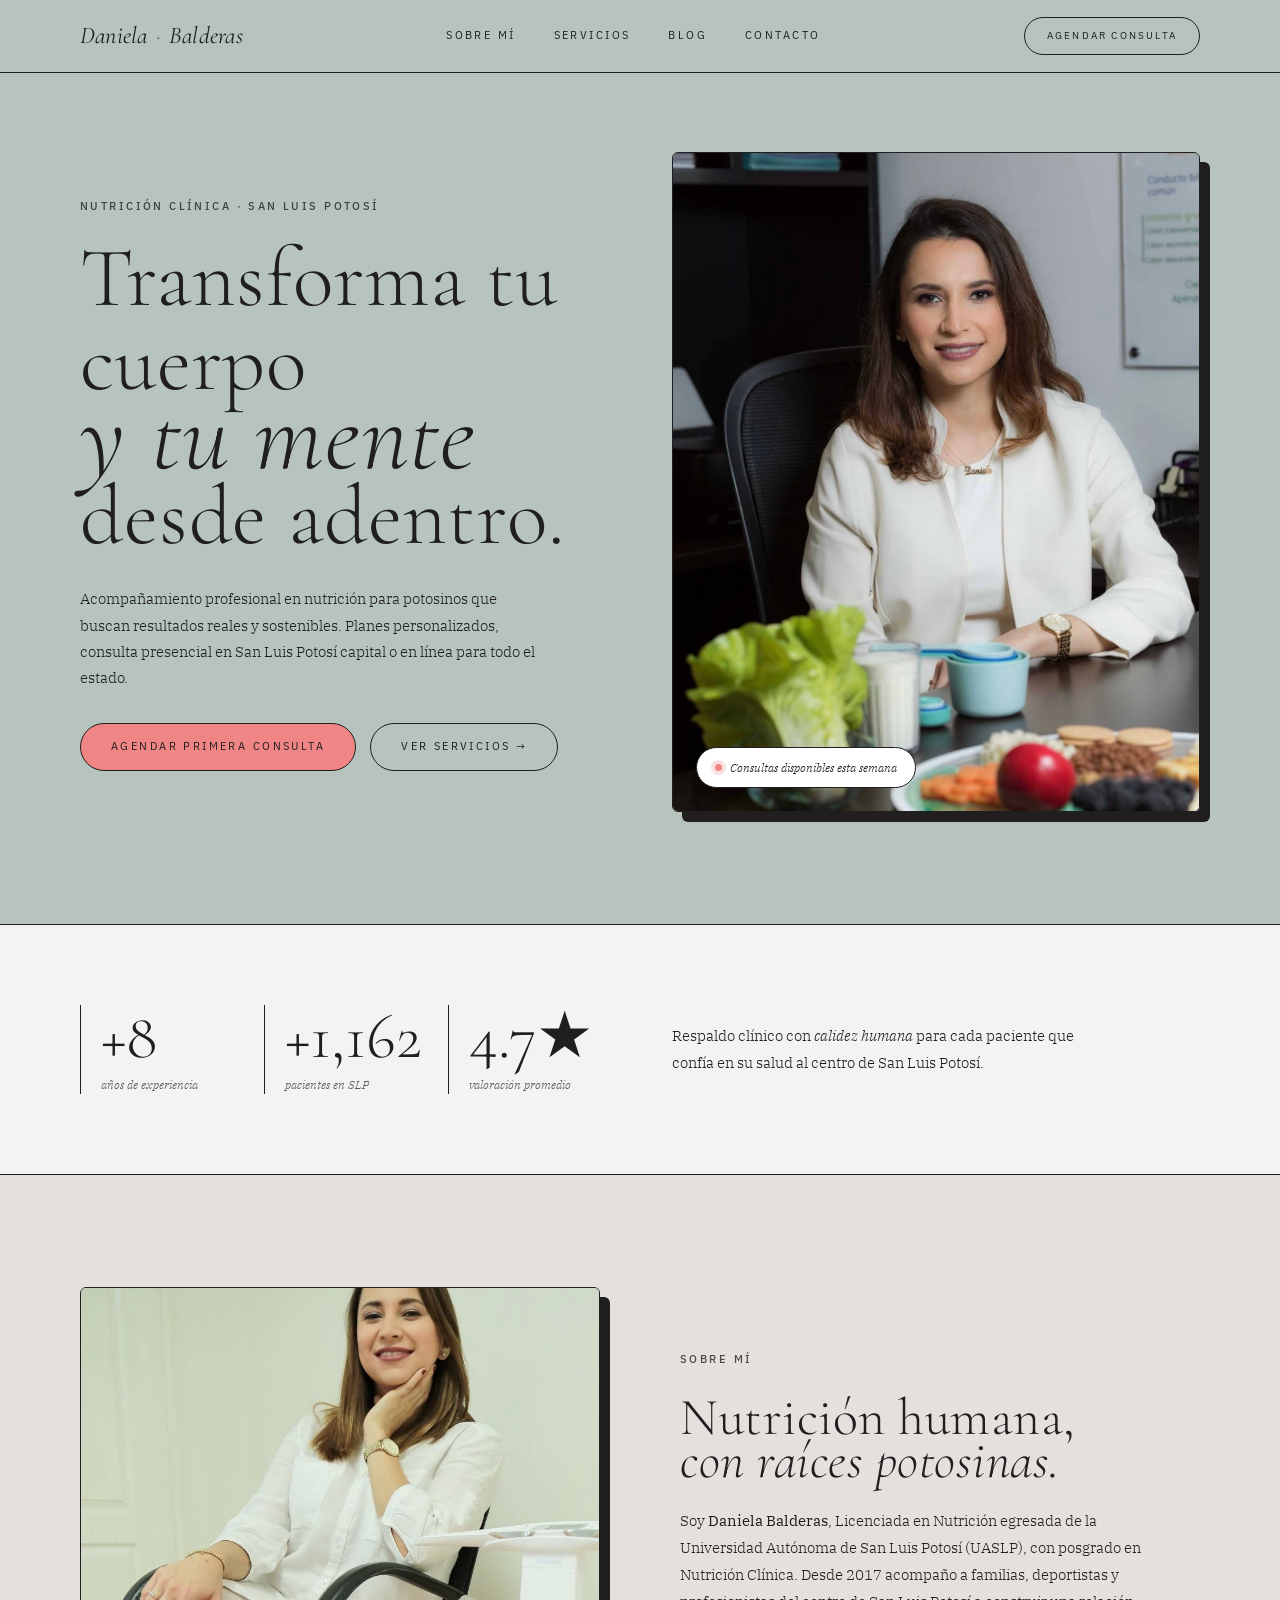
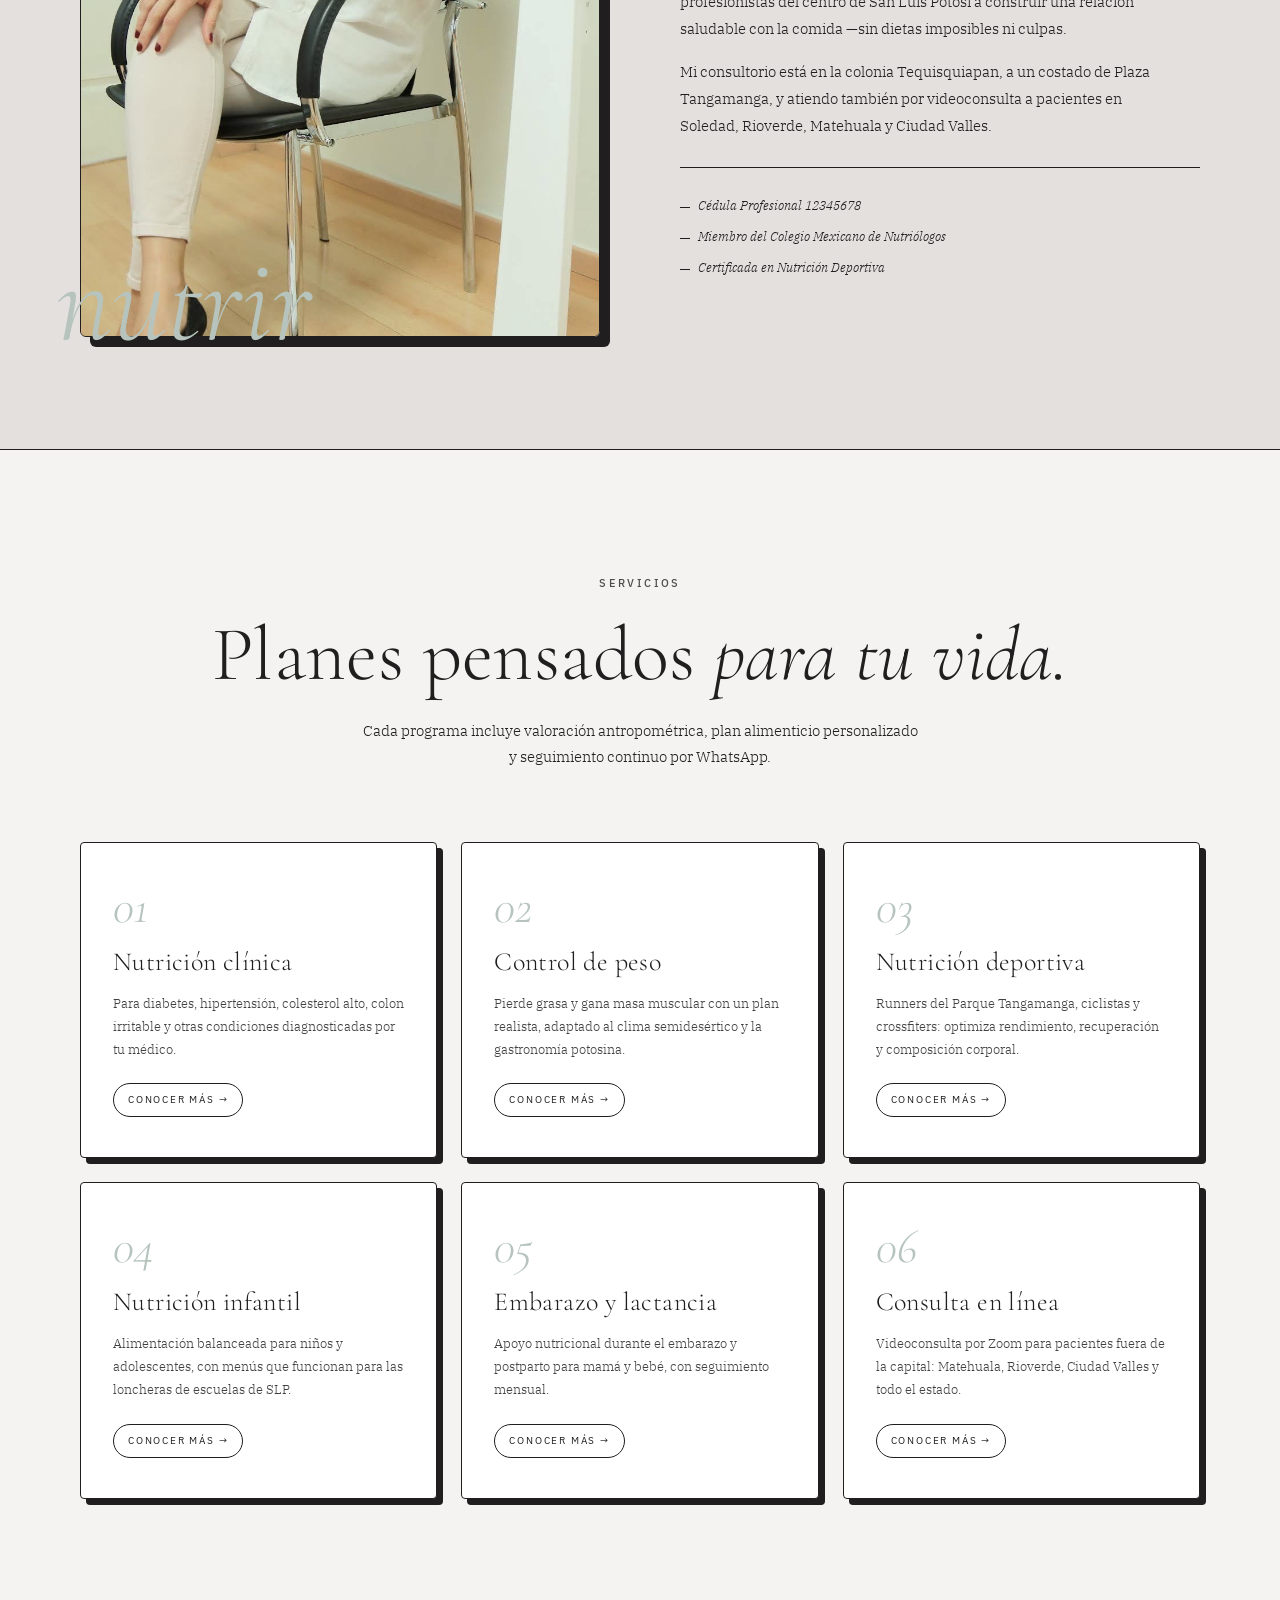
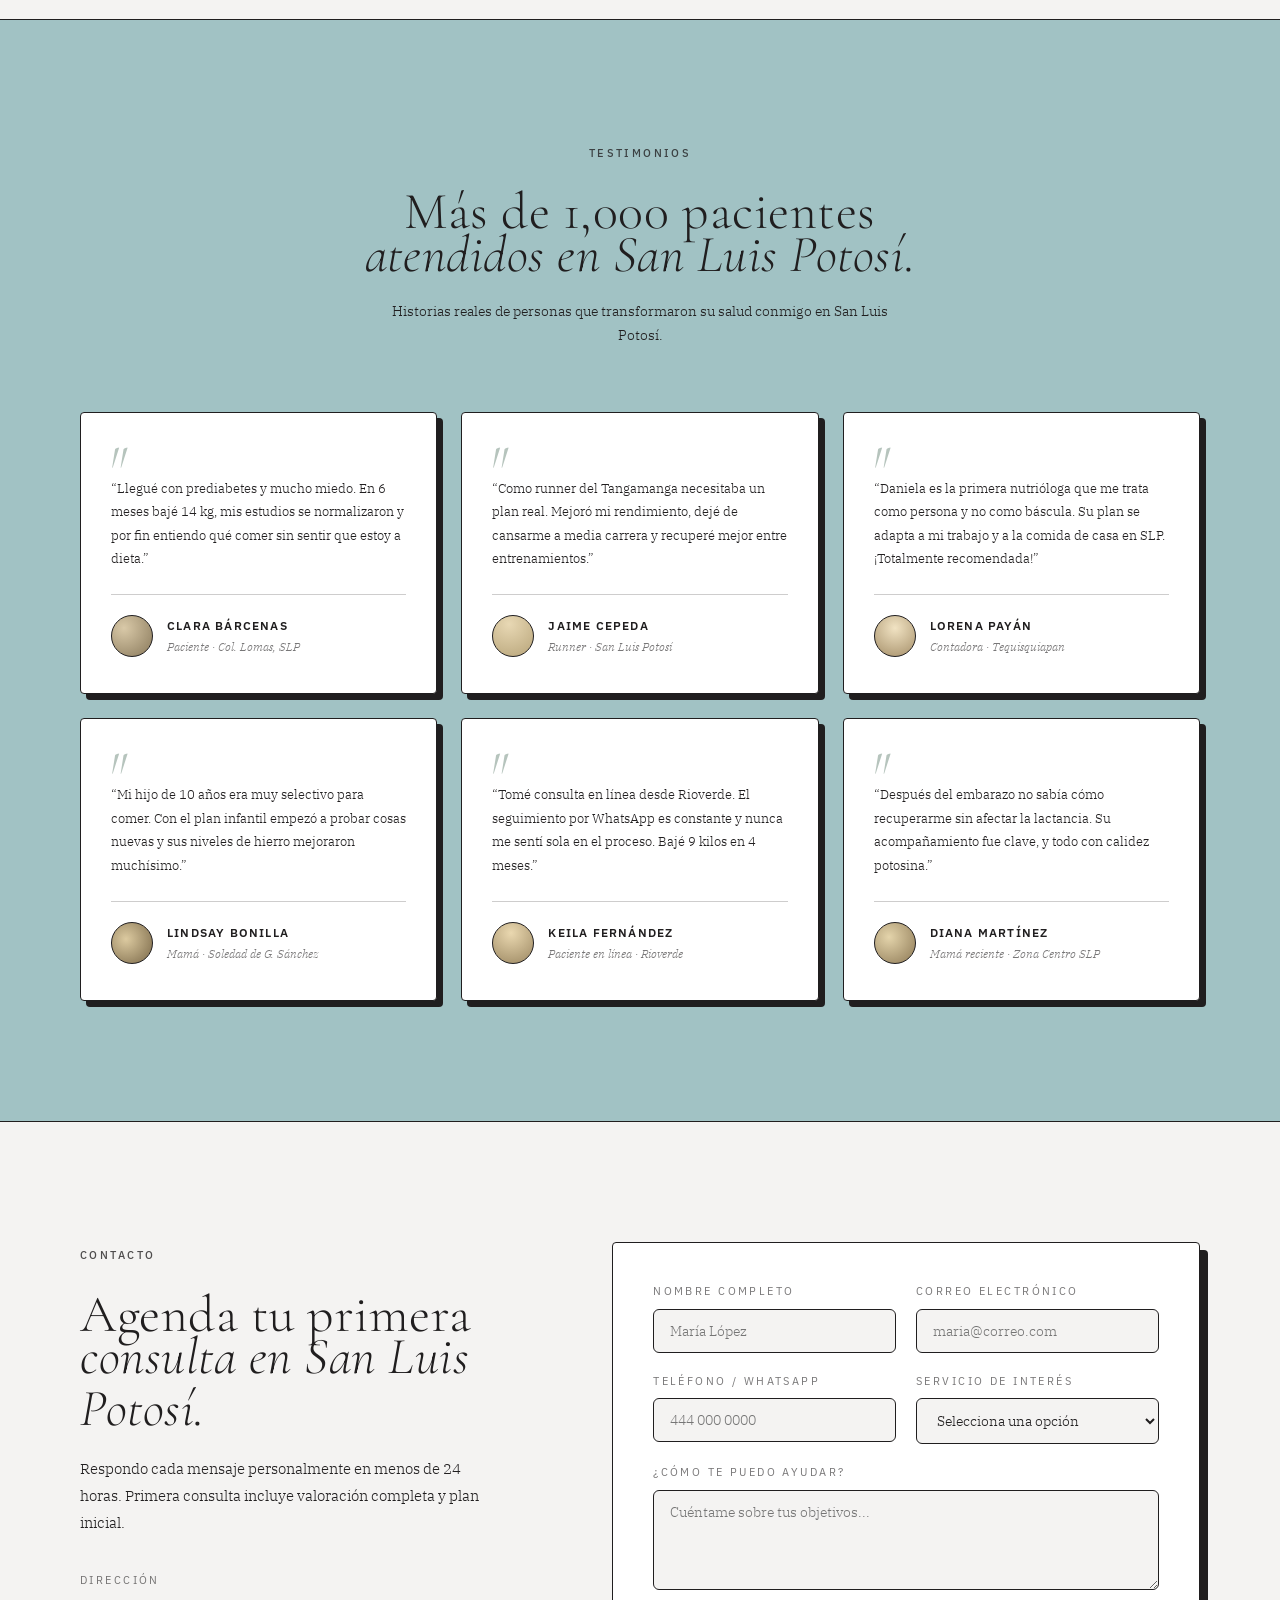
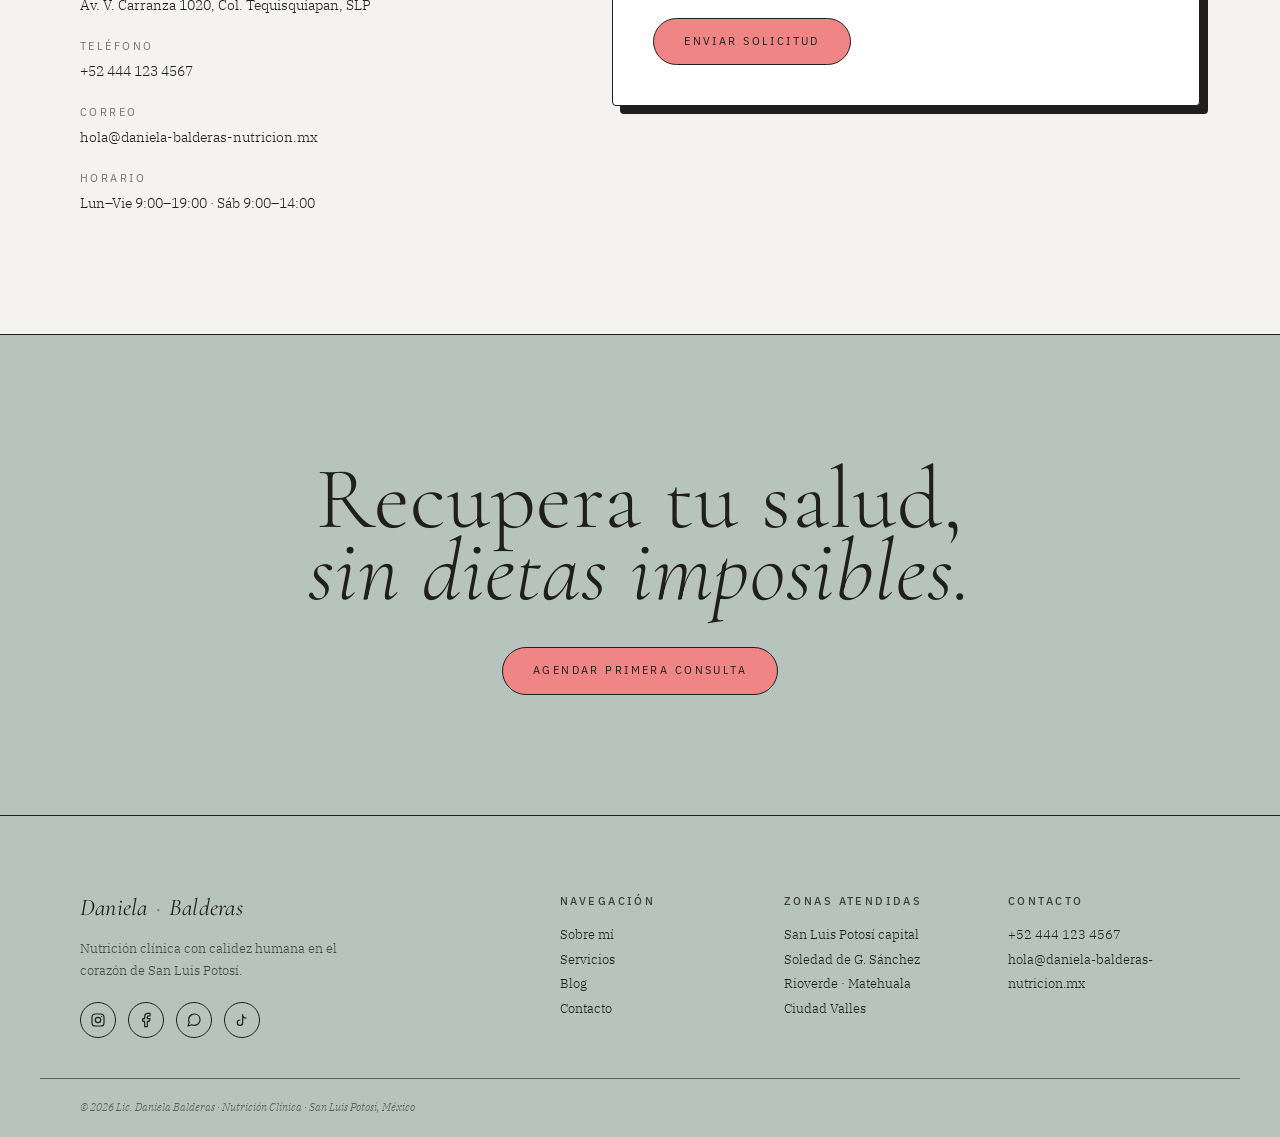
==== commit 76374f0b: "Update 1.1" ====
--- a/index.html
+++ b/index.html
@@ -61,13 +61,17 @@
   <header class="nav">
     <div class="nav__inner">
       <a href="index.html" class="logo">Daniela<span>·</span>Balderas</a>
-      <nav class="nav__links" aria-label="Principal">
+      <nav class="nav__links" id="navLinks" aria-label="Principal">
         <a href="sobre-mi.html">Sobre mí</a>
         <a href="servicios.html">Servicios</a>
         <a href="blog.html">Blog</a>
         <a href="contacto.html">Contacto</a>
+        <a href="contacto.html" class="btn btn--pill nav__cta-mobile">Agendar consulta</a>
       </nav>
-      <a href="contacto.html" class="btn btn--pill">Agendar consulta</a>
+      <a href="contacto.html" class="btn btn--pill nav__cta-desktop">Agendar consulta</a>
+      <button class="nav__toggle" type="button" aria-label="Abrir menú" aria-controls="navLinks" aria-expanded="false" onclick="this.setAttribute('aria-expanded', this.getAttribute('aria-expanded') === 'true' ? 'false' : 'true'); document.body.classList.toggle('nav-open');">
+        <span></span><span></span><span></span>
+      </button>
     </div>
   </header>
 
--- a/styles.css
+++ b/styles.css
@@ -1021,7 +1021,34 @@
 .article__body h2 em { display: inline; }
 
 /* ==========================================================================
-   Responsive
+   Hamburger toggle (oculto en desktop)
+   ========================================================================== */
+.nav__toggle {
+  display: none;
+  width: 40px;
+  height: 40px;
+  flex-direction: column;
+  justify-content: center;
+  align-items: center;
+  gap: 5px;
+  background: transparent;
+  border: var(--stroke) solid var(--ink);
+  border-radius: 8px;
+  padding: 0;
+  cursor: pointer;
+}
+.nav__toggle span {
+  display: block;
+  width: 18px;
+  height: 1.5px;
+  background: var(--ink);
+  border-radius: 2px;
+  transition: transform 0.25s ease, opacity 0.25s ease;
+}
+.nav__cta-mobile { display: none; }
+
+/* ==========================================================================
+   Tablet (<= 900px)
    ========================================================================== */
 @media (max-width: 900px) {
   .container,
@@ -1041,14 +1068,161 @@
   }
   .stats-band__list { grid-template-columns: 1fr; gap: 18px; }
   .services__grid,
+  .services__grid--four,
   .testimonials__grid,
   .blog-grid,
   .footer__cols {
     grid-template-columns: 1fr;
   }
   .form { grid-template-columns: 1fr; padding: 28px; }
-  .nav__links { display: none; }
   .about__media::after { bottom: -12px; left: -8px; }
+
+  /* Nav: hamburger aparece */
+  .nav__toggle { display: inline-flex; }
+  .nav__cta-desktop { display: none; }
+  .nav__cta-mobile { display: inline-flex; margin-top: 16px; }
+  .nav__links {
+    position: fixed;
+    top: 64px;
+    left: 0;
+    right: 0;
+    background: var(--sage);
+    border-bottom: var(--stroke) solid var(--ink);
+    flex-direction: column;
+    align-items: flex-start;
+    gap: 20px;
+    padding: 28px 24px 32px;
+    transform: translateY(-120%);
+    transition: transform 0.3s ease;
+    z-index: 39;
+  }
+  body.nav-open .nav__links { transform: translateY(0); }
+  body.nav-open .nav__toggle span:nth-child(1) { transform: translateY(6.5px) rotate(45deg); }
+  body.nav-open .nav__toggle span:nth-child(2) { opacity: 0; }
+  body.nav-open .nav__toggle span:nth-child(3) { transform: translateY(-6.5px) rotate(-45deg); }
+  .nav__links a { font-size: 13px; }
+
+  .nav__inner { height: 64px; }
+}
+
+/* ==========================================================================
+   Mobile (<= 640px) — ajuste fino
+   ========================================================================== */
+@media (max-width: 640px) {
+  :root { --max: 100%; }
+  body { font-size: 14px; }
+
+  .container,
+  .container--narrow,
+  .nav__inner { padding: 0 20px; }
+
+  /* Tipografía — escala más contenida en mobile */
+  .hero h1 { font-size: clamp(42px, 12vw, 56px); }
+  .hero h1 em { font-size: clamp(52px, 14.5vw, 70px); }
+  .hero h1 .h1-tail { font-size: clamp(42px, 12vw, 56px); }
+  .page-hero h1 { font-size: clamp(38px, 11vw, 52px); }
+  .page-hero h1 em { font-size: clamp(46px, 13vw, 64px); }
+  .cta-final h2 { font-size: clamp(36px, 10vw, 52px); }
+  .services__head h2 { font-size: clamp(34px, 9vw, 48px); }
+  .about__content h2,
+  .contact__intro h2,
+  .testimonials__head h2,
+  .blog-featured h2 { font-size: clamp(30px, 8vw, 42px); }
+
+  /* Hero */
+  .hero { padding-top: 64px; }
+  .hero__grid { padding: 44px 20px 60px; gap: 36px; }
+  .hero h1 { margin-bottom: 20px; }
+  .hero .lead { font-size: 14px; line-height: 1.7; margin-bottom: 24px; }
+  .hero__cta { flex-direction: column; align-items: stretch; gap: 10px; }
+  .hero__cta .btn { width: 100%; justify-content: center; }
+  .hero__badge {
+    font-size: 11px;
+    bottom: 16px;
+    left: 16px;
+    padding: 8px 14px;
+  }
+  .hero__photo { box-shadow: 6px 6px 0 0 var(--ink); }
+
+  /* Page hero */
+  .page-hero__inner { padding: 64px 20px 72px; }
+
+  /* Stats */
+  .stats-band { padding: 56px 0; }
+  .stats-band__list strong { font-size: clamp(40px, 10vw, 56px); }
+
+  /* About */
+  .about { padding: 72px 0; }
+  .about__grid { gap: 32px; }
+  .about__photo { box-shadow: 6px 6px 0 0 var(--ink); }
+  .about__media::after { display: none; }
+
+  /* Services */
+  .services { padding: 72px 0; }
+  .services__head { margin-bottom: 48px; }
+  .service { padding: 30px 24px; box-shadow: 4px 4px 0 0 var(--ink); }
+  .service__num { font-size: 38px; }
+  .service h3 { font-size: 22px; }
+
+  /* Testimonials */
+  .testimonials { padding: 72px 0; }
+  .testimonials__head { margin-bottom: 48px; }
+  .testimonial { padding: 28px 22px; box-shadow: 4px 4px 0 0 var(--ink); }
+
+  /* Contact */
+  .contact { padding: 64px 0; }
+  .contact__grid { gap: 40px; }
+  .form {
+    padding: 22px;
+    box-shadow: 4px 4px 0 0 var(--ink);
+    gap: 14px;
+  }
+  .form input,
+  .form select,
+  .form textarea { font-size: 16px; padding: 12px 14px; }
+  .form__submit { width: 100%; }
+
+  /* CTA */
+  .cta-final { padding: 72px 0; }
+
+  /* Blog */
+  .blog-featured { padding: 48px 0; }
+  .blog-featured__grid { gap: 28px; }
+  .blog-featured__img { box-shadow: 6px 6px 0 0 var(--ink); }
+  .blog-grid { padding: 48px 0 72px; gap: 36px; }
+  .blog-card h3 { font-size: 22px; }
+
+  /* Footer */
+  .footer__inner {
+    padding: 56px 0 32px;
+    gap: 32px;
+  }
+  .footer__cols {
+    grid-template-columns: 1fr 1fr;
+    gap: 24px;
+  }
+  .footer__base {
+    padding: 18px 20px;
+    text-align: center;
+  }
+}
+
+/* ==========================================================================
+   Mobile pequeño (<= 400px) — texto aún más compacto
+   ========================================================================== */
+@media (max-width: 400px) {
+  .hero h1 { font-size: 40px; }
+  .hero h1 em { font-size: 50px; }
+  .hero h1 .h1-tail { font-size: 40px; }
+  .page-hero h1 { font-size: 36px; }
+  .page-hero h1 em { font-size: 44px; }
+  .cta-final h2 { font-size: 34px; }
+  .services__head h2 { font-size: 32px; }
+  .about__content h2,
+  .contact__intro h2,
+  .testimonials__head h2,
+  .blog-featured h2 { font-size: 28px; }
+  .footer__cols { grid-template-columns: 1fr; }
 }
 
 /* ==========================================================================
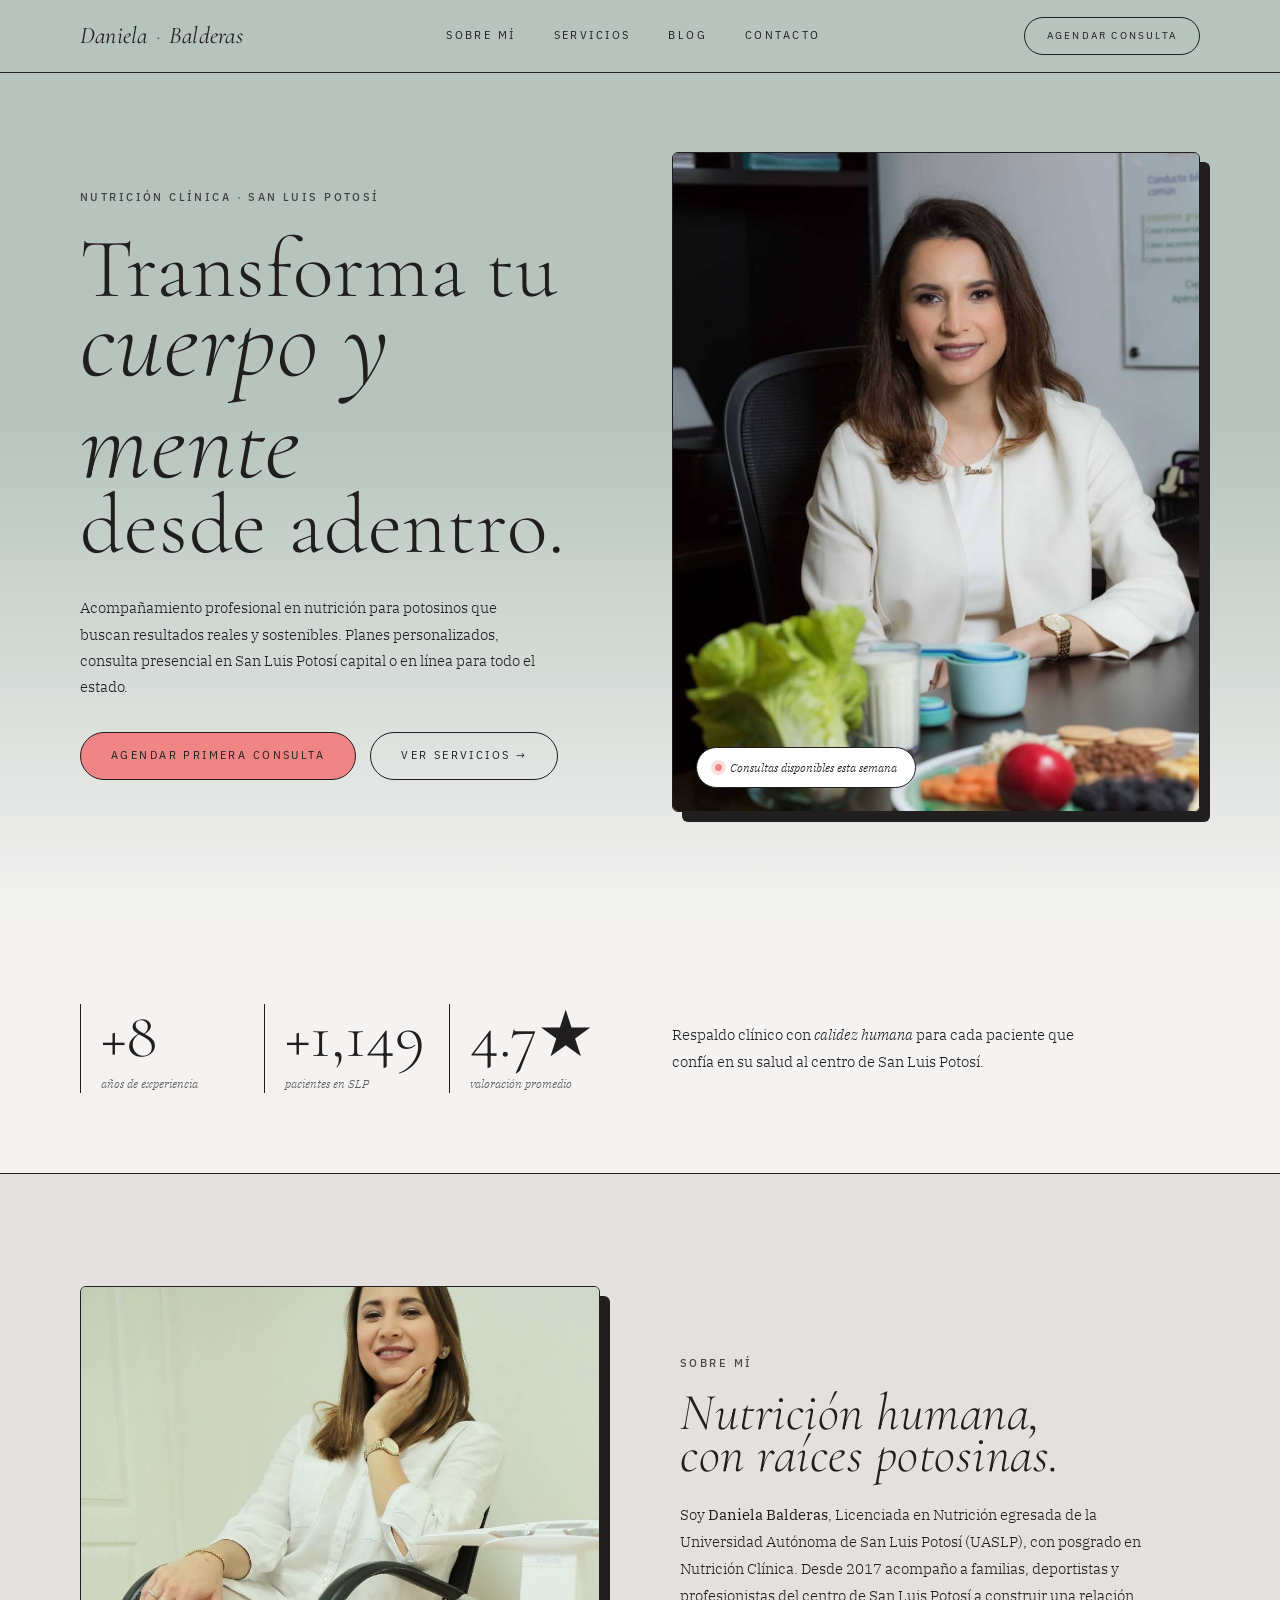
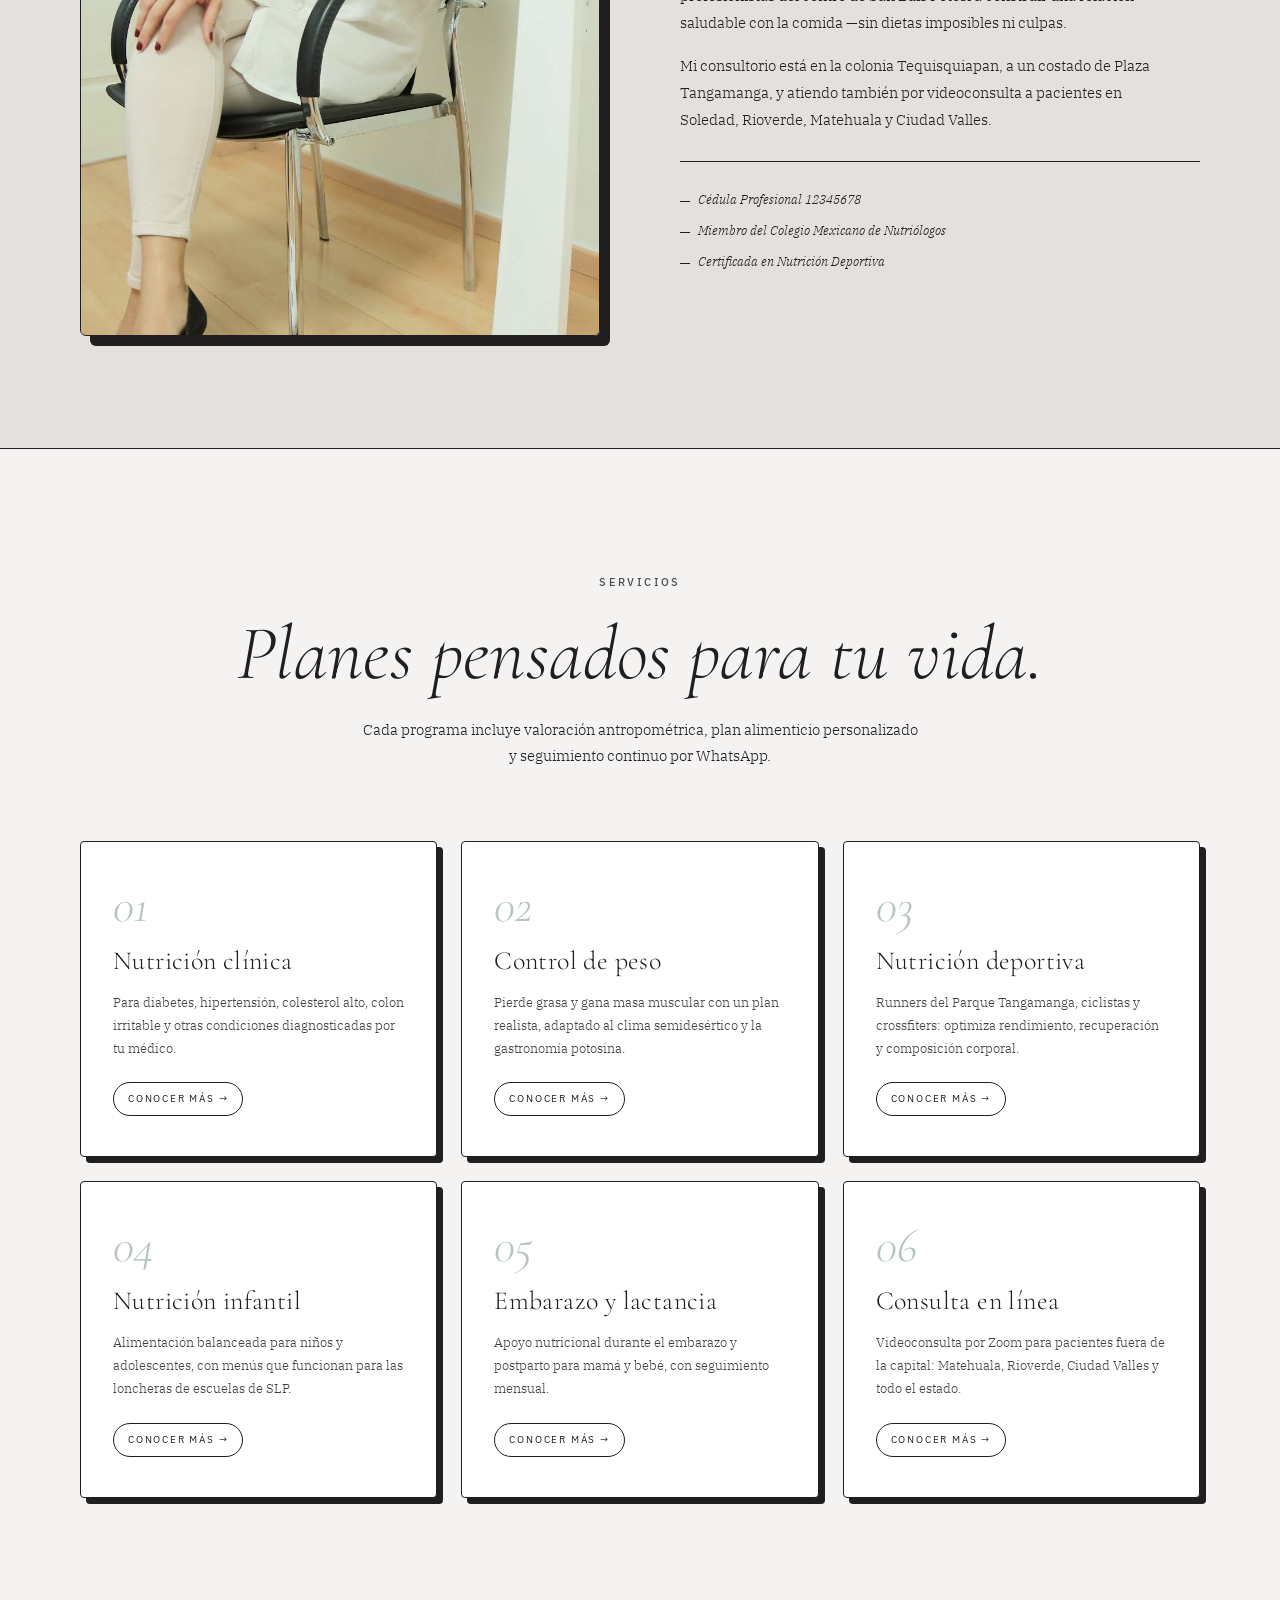
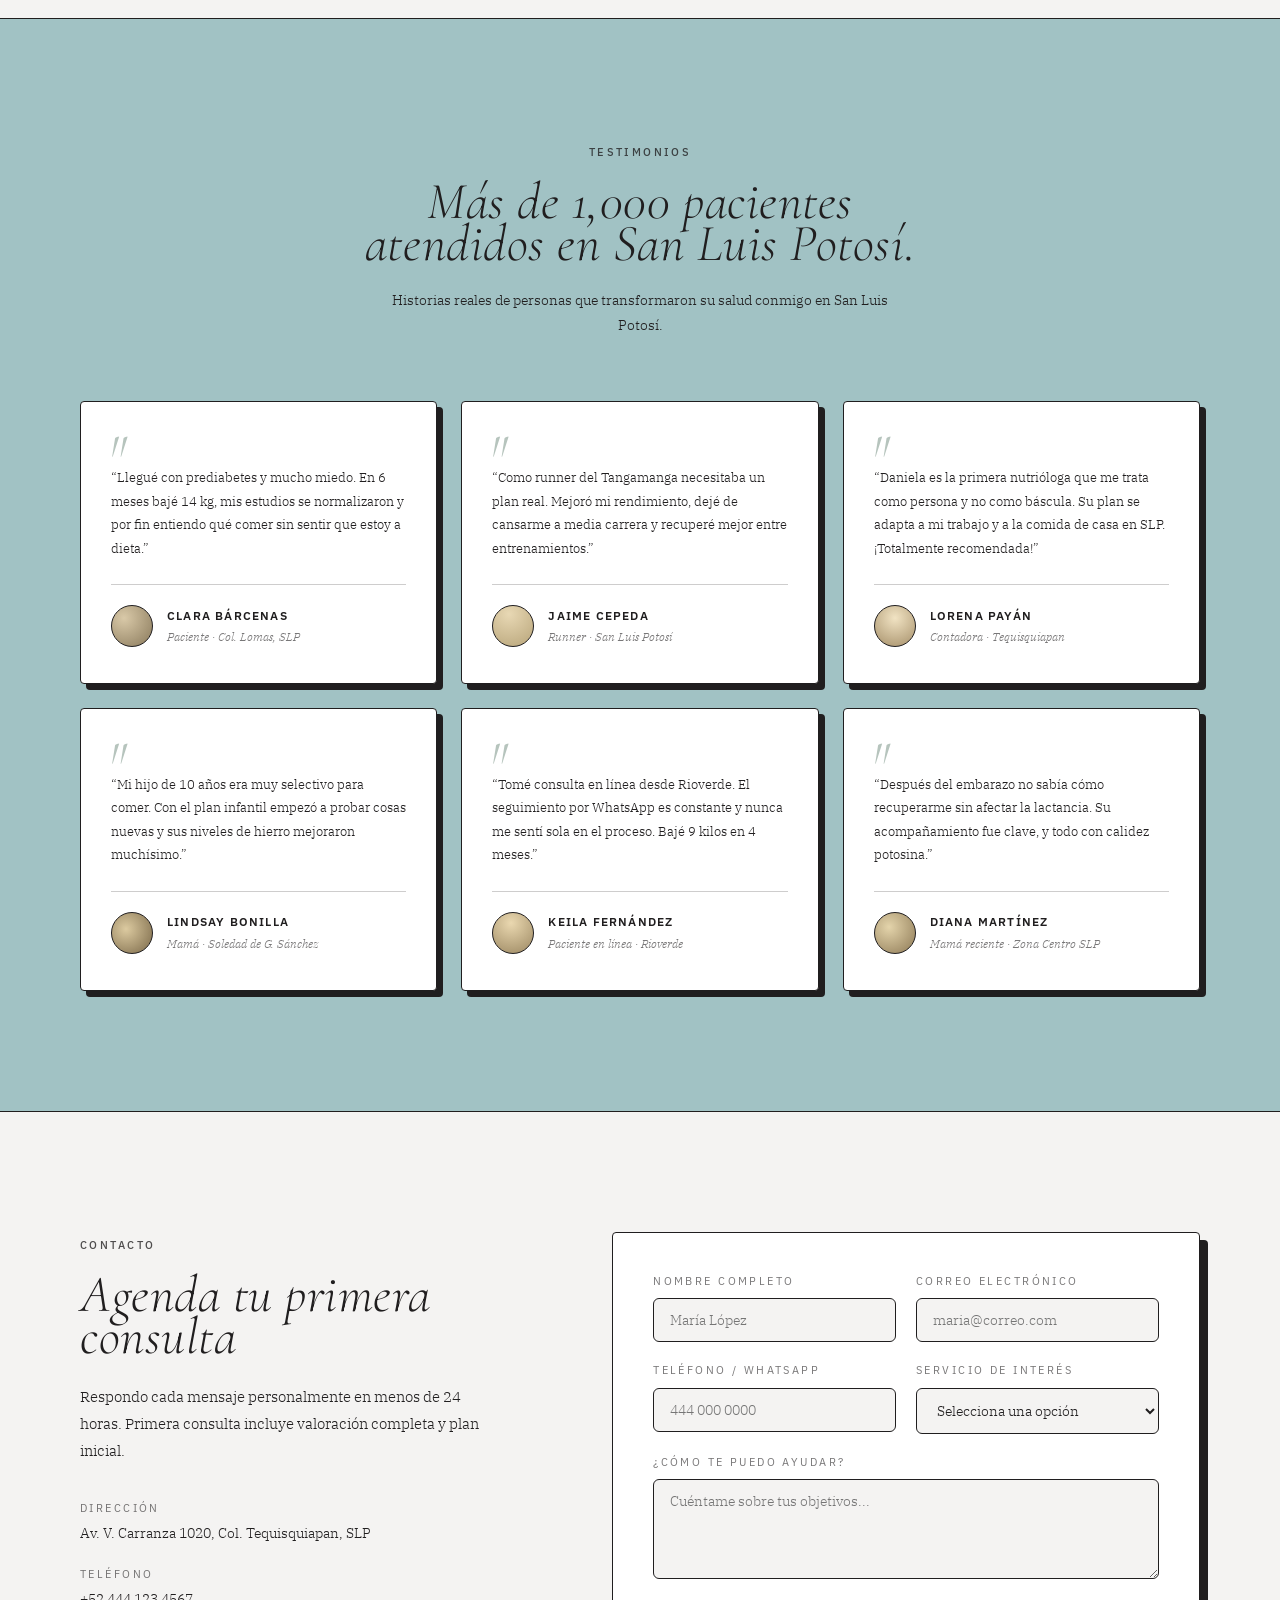
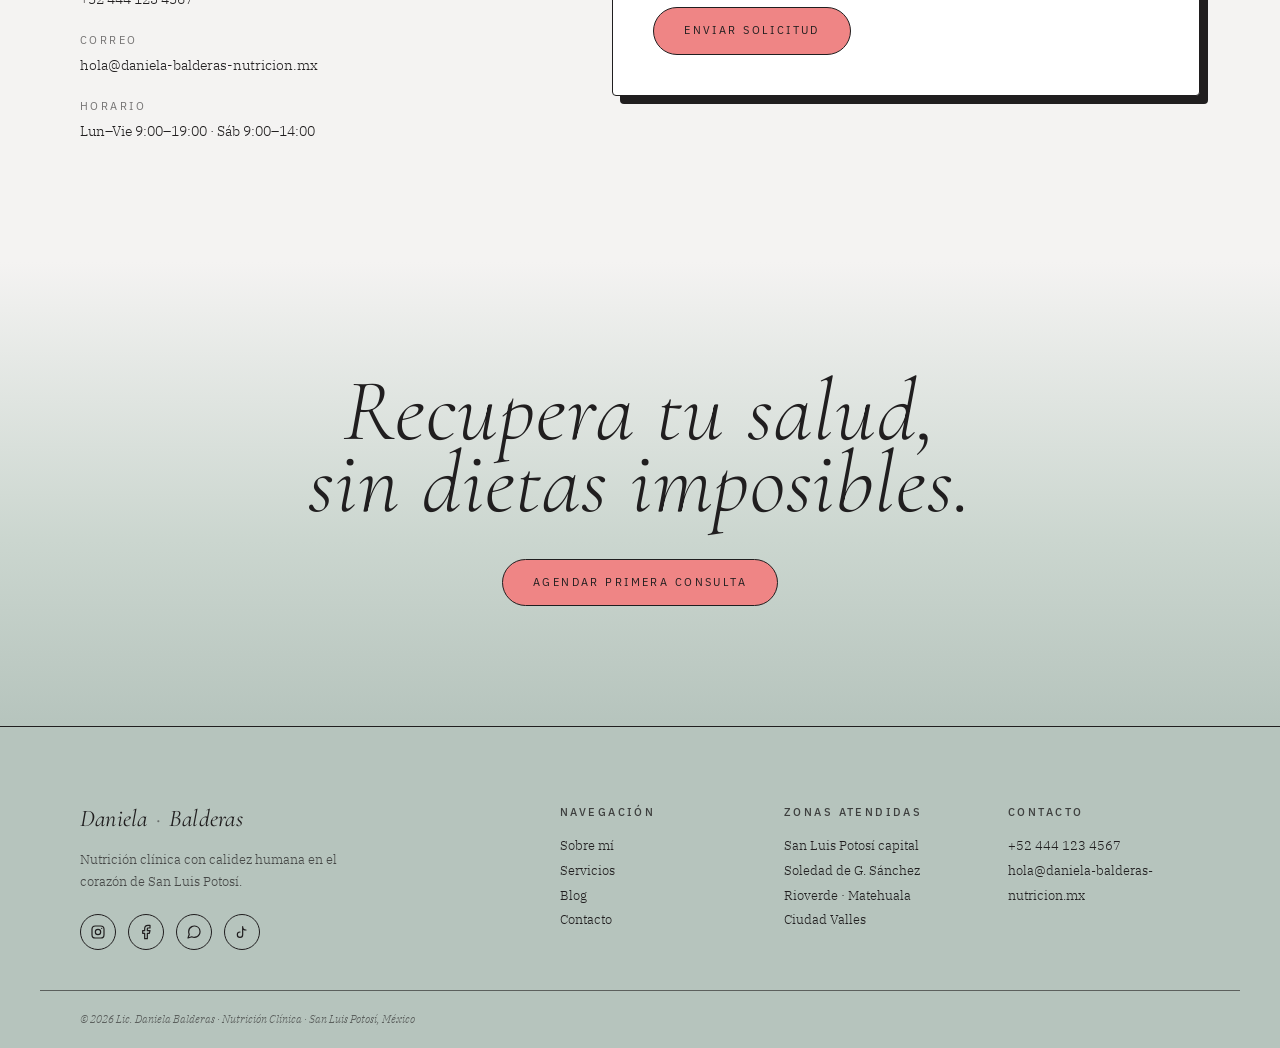
==== commit ff990226: "Add files via upload" ====
--- a/index.html
+++ b/index.html
@@ -31,6 +31,37 @@
   <link rel="preconnect" href="https://fonts.gstatic.com" crossorigin />
   <link href="https://fonts.googleapis.com/css2?family=Cormorant+Garamond:ital,wght@0,300;0,400;1,300;1,400&family=IBM+Plex+Sans:wght@300;400;500;600&family=IBM+Plex+Serif:ital,wght@0,300;0,400;1,300&display=swap" rel="stylesheet" />
   <link rel="stylesheet" href="styles.css" />
+  <style>
+    /* Gradient hero — fades into next section (stats-band = cream) */
+    body.page-index .hero {
+      background: linear-gradient(to bottom,
+        #B6C4BD 0%,
+        #B6C4BD 45%,
+        #F4F3F2 100%) !important;
+      border-bottom: 0 !important;
+    }
+    body.page-index .stats-band { border-top: 0 !important; }
+    body.page-index .nav { background: #B6C4BD !important; }
+    /* CTA final — cream fades down to sage, stops before footer (solid sage) */
+    body.page-index .cta-final {
+      background: linear-gradient(to bottom,
+        #F4F3F2 0%,
+        #CBD6CF 60%,
+        #B6C4BD 100%) !important;
+      border-top: 0 !important;
+      border-bottom: 1px solid #201E1F !important;
+    }
+    body.page-index .contact { border-bottom: 0 !important; }
+    /* Footer solid — never inherits gradient */
+    body.page-index .footer { background: #B6C4BD !important; }
+    /* Kill the decorative "nutrir" pseudo-element once and for all */
+    body.page-index .about__media::after,
+    body.page-index .about__media::before {
+      content: none !important;
+      display: none !important;
+      visibility: hidden !important;
+    }
+  </style>
 
   <script type="application/ld+json">
   {
@@ -56,7 +87,7 @@
   }
   </script>
 </head>
-<body>
+<body class="page-index">
 
   <header class="nav">
     <div class="nav__inner">
@@ -82,7 +113,7 @@
       <div class="hero__grid">
         <div class="hero__content">
           <span class="eyebrow">Nutrición clínica · San Luis Potosí</span>
-          <h1>Transforma tu cuerpo<em>y tu mente</em><span class="h1-tail">desde adentro.</span></h1>
+          <h1>Transforma tu <em>cuerpo y mente</em><span class="h1-tail">desde adentro.</span></h1>
           <p class="lead">
             Acompañamiento profesional en nutrición para potosinos que buscan resultados
             reales y sostenibles. Planes personalizados, consulta presencial en
@@ -129,7 +160,7 @@
         </div>
         <div class="about__content">
           <span class="eyebrow">Sobre mí</span>
-          <h2>Nutrición humana,<em>con raíces potosinas.</em></h2>
+          <h2><em>Nutrición humana,</em><em>con raíces potosinas.</em></h2>
           <p>
             Soy <strong>Daniela Balderas</strong>, Licenciada en Nutrición egresada de la
             Universidad Autónoma de San Luis Potosí (UASLP), con posgrado en
@@ -156,7 +187,7 @@
       <div class="container">
         <div class="services__head">
           <span class="eyebrow">Servicios</span>
-          <h2>Planes pensados <em>para tu vida.</em></h2>
+          <h2><em>Planes pensados</em> <em>para tu vida.</em></h2>
           <p>
             Cada programa incluye valoración antropométrica, plan alimenticio
             personalizado y seguimiento continuo por WhatsApp.
@@ -231,7 +262,7 @@
       <div class="container">
         <div class="testimonials__head">
           <span class="eyebrow">Testimonios</span>
-          <h2>Más de 1,000 pacientes<em>atendidos en San Luis Potosí.</em></h2>
+          <h2><em>Más de 1,000 pacientes</em><em>atendidos en San Luis Potosí.</em></h2>
           <p>Historias reales de personas que transformaron su salud conmigo en San Luis Potosí.</p>
         </div>
 
@@ -310,7 +341,7 @@
       <div class="container contact__grid">
         <div class="contact__intro">
           <span class="eyebrow">Contacto</span>
-          <h2>Agenda tu primera<em>consulta en San Luis Potosí.</em></h2>
+          <h2><em>Agenda tu primera</em><em>consulta</em></h2>
           <p>
             Respondo cada mensaje personalmente en menos de 24 horas.
             Primera consulta incluye valoración completa y plan inicial.
@@ -361,7 +392,7 @@
     <!-- CTA FINAL -->
     <section class="cta-final">
       <div class="container">
-        <h2>Recupera tu salud,<em>sin dietas imposibles.</em></h2>
+        <h2><em>Recupera tu salud,</em><em>sin dietas imposibles.</em></h2>
         <a href="contacto.html" class="btn btn--primary">Agendar primera consulta</a>
       </div>
     </section>
@@ -437,5 +468,174 @@
       els.forEach(el => io.observe(el));
     })();
   </script>
+
+  <!-- ===================== TWEAKS PANEL ===================== -->
+  <style>
+    #tweaks-panel {
+      position: fixed; right: 20px; bottom: 20px; z-index: 9999;
+      background: #fff; color: #1a1a1a;
+      border: 1px solid rgba(0,0,0,0.12);
+      border-radius: 12px;
+      box-shadow: 0 10px 30px rgba(0,0,0,0.15), 0 2px 6px rgba(0,0,0,0.08);
+      padding: 14px 14px 12px;
+      font-family: "IBM Plex Sans", system-ui, sans-serif;
+      font-size: 13px;
+      width: 260px;
+      display: none;
+    }
+    #tweaks-panel.is-open { display: block; }
+    #tweaks-panel h3 {
+      margin: 0 0 4px; font-size: 13px; font-weight: 600;
+      letter-spacing: 0.02em; color: #1a1a1a;
+      font-family: "IBM Plex Sans", system-ui, sans-serif;
+      display: flex; align-items: center; justify-content: space-between;
+    }
+    #tweaks-panel .tp-hint {
+      font-size: 11px; color: #666; margin: 0 0 10px; line-height: 1.4;
+    }
+    #tweaks-panel .tp-row { display: grid; grid-template-columns: 1fr 1fr; gap: 6px; }
+    #tweaks-panel button.tp-btn {
+      appearance: none; border: 1px solid rgba(0,0,0,0.15);
+      background: #fafafa; color: #1a1a1a;
+      padding: 8px 10px; border-radius: 8px; cursor: pointer;
+      font-size: 12px; font-family: inherit;
+      transition: background 0.15s, border-color 0.15s;
+    }
+    #tweaks-panel button.tp-btn:hover { background: #f0f0f0; border-color: rgba(0,0,0,0.3); }
+    #tweaks-panel button.tp-btn:active { background: #e5e5e5; }
+    #tweaks-panel .tp-btn.tp-italic { font-style: italic; }
+    #tweaks-panel .tp-btn.tp-bold { font-weight: 700; }
+    #tweaks-panel .tp-btn.tp-cursive { font-family: "Cormorant Garamond", serif; font-style: italic; font-size: 15px; }
+    #tweaks-panel .tp-btn.tp-mixed { font-style: italic; font-weight: 700; font-family: "Cormorant Garamond", serif; font-size: 14px; }
+    #tweaks-panel .tp-btn.tp-reset { grid-column: 1 / -1; color: #8a2a2a; border-color: rgba(138,42,42,0.25); }
+    #tweaks-panel .tp-selection {
+      margin-top: 10px; padding: 8px 10px;
+      background: #f7f5f1; border-radius: 8px;
+      font-size: 11px; color: #555;
+      max-height: 48px; overflow: hidden;
+      border: 1px dashed rgba(0,0,0,0.1);
+    }
+    #tweaks-panel .tp-close {
+      appearance: none; border: 0; background: transparent;
+      font-size: 16px; line-height: 1; cursor: pointer; color: #888; padding: 0;
+    }
+    #tweaks-panel .tp-close:hover { color: #1a1a1a; }
+    .tp-applied { /* wrapper class for applied edits */ }
+  </style>
+
+  <div id="tweaks-panel" role="dialog" aria-label="Tweaks">
+    <h3>Tweaks <button class="tp-close" type="button" aria-label="Cerrar">×</button></h3>
+    <p class="tp-hint">Selecciona texto en la página y aplica un estilo:</p>
+    <div class="tp-row">
+      <button class="tp-btn tp-italic" data-style="italic" type="button">Itálica</button>
+      <button class="tp-btn tp-bold" data-style="bold" type="button">Negrita</button>
+      <button class="tp-btn tp-cursive" data-style="cursive" type="button">Cursiva</button>
+      <button class="tp-btn tp-mixed" data-style="mixed" type="button">Mezclado</button>
+      <button class="tp-btn tp-reset" data-style="reset" type="button">Quitar estilo</button>
+    </div>
+    <div class="tp-selection" id="tp-selection-preview">Sin selección</div>
+  </div>
+
+  <script>
+  (function(){
+    var panel = document.getElementById('tweaks-panel');
+    var preview = document.getElementById('tp-selection-preview');
+    var lastRange = null;
+
+    // Edit-mode protocol: register listener FIRST, then announce availability
+    window.addEventListener('message', function(e){
+      var d = e.data || {};
+      if (d.type === '__activate_edit_mode') panel.classList.add('is-open');
+      if (d.type === '__deactivate_edit_mode') panel.classList.remove('is-open');
+    });
+    try { window.parent.postMessage({type:'__edit_mode_available'}, '*'); } catch(_){}
+
+    // Track last user selection (outside the panel itself)
+    document.addEventListener('selectionchange', function(){
+      var sel = document.getSelection();
+      if (!sel || sel.rangeCount === 0 || sel.isCollapsed) return;
+      var r = sel.getRangeAt(0);
+      // Ignore selections inside the tweaks panel
+      var node = r.commonAncestorContainer;
+      var el = node.nodeType === 1 ? node : node.parentElement;
+      if (el && el.closest && el.closest('#tweaks-panel')) return;
+      lastRange = r.cloneRange();
+      var txt = sel.toString().trim();
+      preview.textContent = txt ? '“' + (txt.length > 60 ? txt.slice(0,60)+'…' : txt) + '”' : 'Sin selección';
+    });
+
+    function applyStyleToRange(range, cssText){
+      if (!range) return;
+      try {
+        var span = document.createElement('span');
+        span.className = 'tp-applied';
+        span.setAttribute('style', cssText);
+        // If the range crosses element boundaries, surroundContents may fail.
+        // Fallback: extract → wrap → reinsert.
+        try {
+          range.surroundContents(span);
+        } catch(err){
+          var frag = range.extractContents();
+          span.appendChild(frag);
+          range.insertNode(span);
+        }
+      } catch(e){ console.warn('Tweaks: apply failed', e); }
+    }
+
+    function clearStyleInRange(range){
+      if (!range) return;
+      var container = range.commonAncestorContainer;
+      var scope = container.nodeType === 1 ? container : container.parentElement;
+      if (!scope) return;
+      var applied = scope.querySelectorAll('.tp-applied');
+      applied.forEach(function(el){
+        if (range.intersectsNode(el)) {
+          // Unwrap: replace element with its children
+          var parent = el.parentNode;
+          while (el.firstChild) parent.insertBefore(el.firstChild, el);
+          parent.removeChild(el);
+        }
+      });
+    }
+
+    var STYLES = {
+      italic:  'font-style: italic;',
+      bold:    'font-weight: 700;',
+      cursive: 'font-family: "Cormorant Garamond", serif; font-style: italic;',
+      mixed:   'font-family: "Cormorant Garamond", serif; font-style: italic; font-weight: 700;'
+    };
+
+    panel.addEventListener('click', function(e){
+      var btn = e.target.closest('.tp-btn');
+      if (btn) {
+        var kind = btn.getAttribute('data-style');
+        if (!lastRange) { preview.textContent = 'Selecciona texto primero'; return; }
+        if (kind === 'reset') {
+          clearStyleInRange(lastRange);
+        } else if (STYLES[kind]) {
+          applyStyleToRange(lastRange, STYLES[kind]);
+        }
+        // Clear selection after apply
+        try { window.getSelection().removeAllRanges(); } catch(_){}
+        lastRange = null;
+        preview.textContent = 'Sin selección';
+        return;
+      }
+      if (e.target.closest('.tp-close')) {
+        panel.classList.remove('is-open');
+      }
+    });
+
+    // Also allow opening via a small keyboard shortcut when running standalone (Shift+T)
+    document.addEventListener('keydown', function(e){
+      if (e.shiftKey && (e.key === 'T' || e.key === 't') && !e.metaKey && !e.ctrlKey && !e.altKey) {
+        var active = document.activeElement;
+        if (active && /INPUT|TEXTAREA/.test(active.tagName)) return;
+        panel.classList.toggle('is-open');
+      }
+    });
+  })();
+  </script>
+
 </body>
 </html>
--- a/styles.css
+++ b/styles.css
@@ -34,6 +34,7 @@
 /* Reset */
 * { box-sizing: border-box; margin: 0; padding: 0; }
 html { scroll-behavior: smooth; }
+html, body { overflow-x: hidden; }
 body {
   font-family: var(--font-sans);
   background: var(--cream);
@@ -390,17 +391,8 @@
   display: block;
 }
 .about__media::after {
-  content: 'nutrir';
-  position: absolute;
-  bottom: -24px;
-  left: -24px;
-  font-family: var(--font-display);
-  font-style: italic;
-  font-weight: 300;
-  font-size: clamp(72px, 10vw, 120px);
-  line-height: 1;
-  color: var(--sage);
-  pointer-events: none;
+  content: none !important;
+  display: none !important;
 }
 .about__content h2 {
   margin-bottom: 20px;
@@ -1075,7 +1067,6 @@
     grid-template-columns: 1fr;
   }
   .form { grid-template-columns: 1fr; padding: 28px; }
-  .about__media::after { bottom: -12px; left: -8px; }
 
   /* Nav: hamburger aparece */
   .nav__toggle { display: inline-flex; }
@@ -1112,6 +1103,28 @@
   :root { --max: 100%; }
   body { font-size: 14px; }
 
+  /* Prevent shadow bleed causing horizontal overflow */
+  .hero__photo,
+  .about__photo,
+  .blog-featured__img,
+  .service,
+  .testimonial,
+  .form { max-width: 100%; }
+
+  /* Stats: 3 columns stay visible, compact */
+  .stats-band__list {
+    grid-template-columns: repeat(3, 1fr);
+    gap: 12px;
+  }
+  .stats-band__list li { padding-left: 12px; }
+  .stats-band__list span { font-size: 11px; line-height: 1.4; }
+
+  /* Larger tap targets for nav links */
+  .nav__links a { padding: 6px 0; }
+
+  /* Dev tweaks panel — out of the way on mobile */
+  #tweaks-panel { display: none !important; }
+
   .container,
   .container--narrow,
   .nav__inner { padding: 0 20px; }
@@ -1155,7 +1168,6 @@
   .about { padding: 72px 0; }
   .about__grid { gap: 32px; }
   .about__photo { box-shadow: 6px 6px 0 0 var(--ink); }
-  .about__media::after { display: none; }
 
   /* Services */
   .services { padding: 72px 0; }
@@ -1244,6 +1256,17 @@
   border-bottom: var(--stroke) solid var(--ink);
 }
 
+/* ==========================================================================
+   Difuminado únicamente entre el page-hero de sobre-mi y la sección "Mi historia"
+   ========================================================================== */
+body.page-sobre-mi .page-hero--sage {
+  background: linear-gradient(to bottom, var(--sage) 0%, var(--sage) 45%, var(--warm-gray) 100%) !important;
+  border-bottom: 0 !important;
+}
+body.page-sobre-mi .about {
+  border-top: 0;
+}
+
 .service__link {
   padding: 8px 14px;
   border: 1.5px solid var(--ink);
